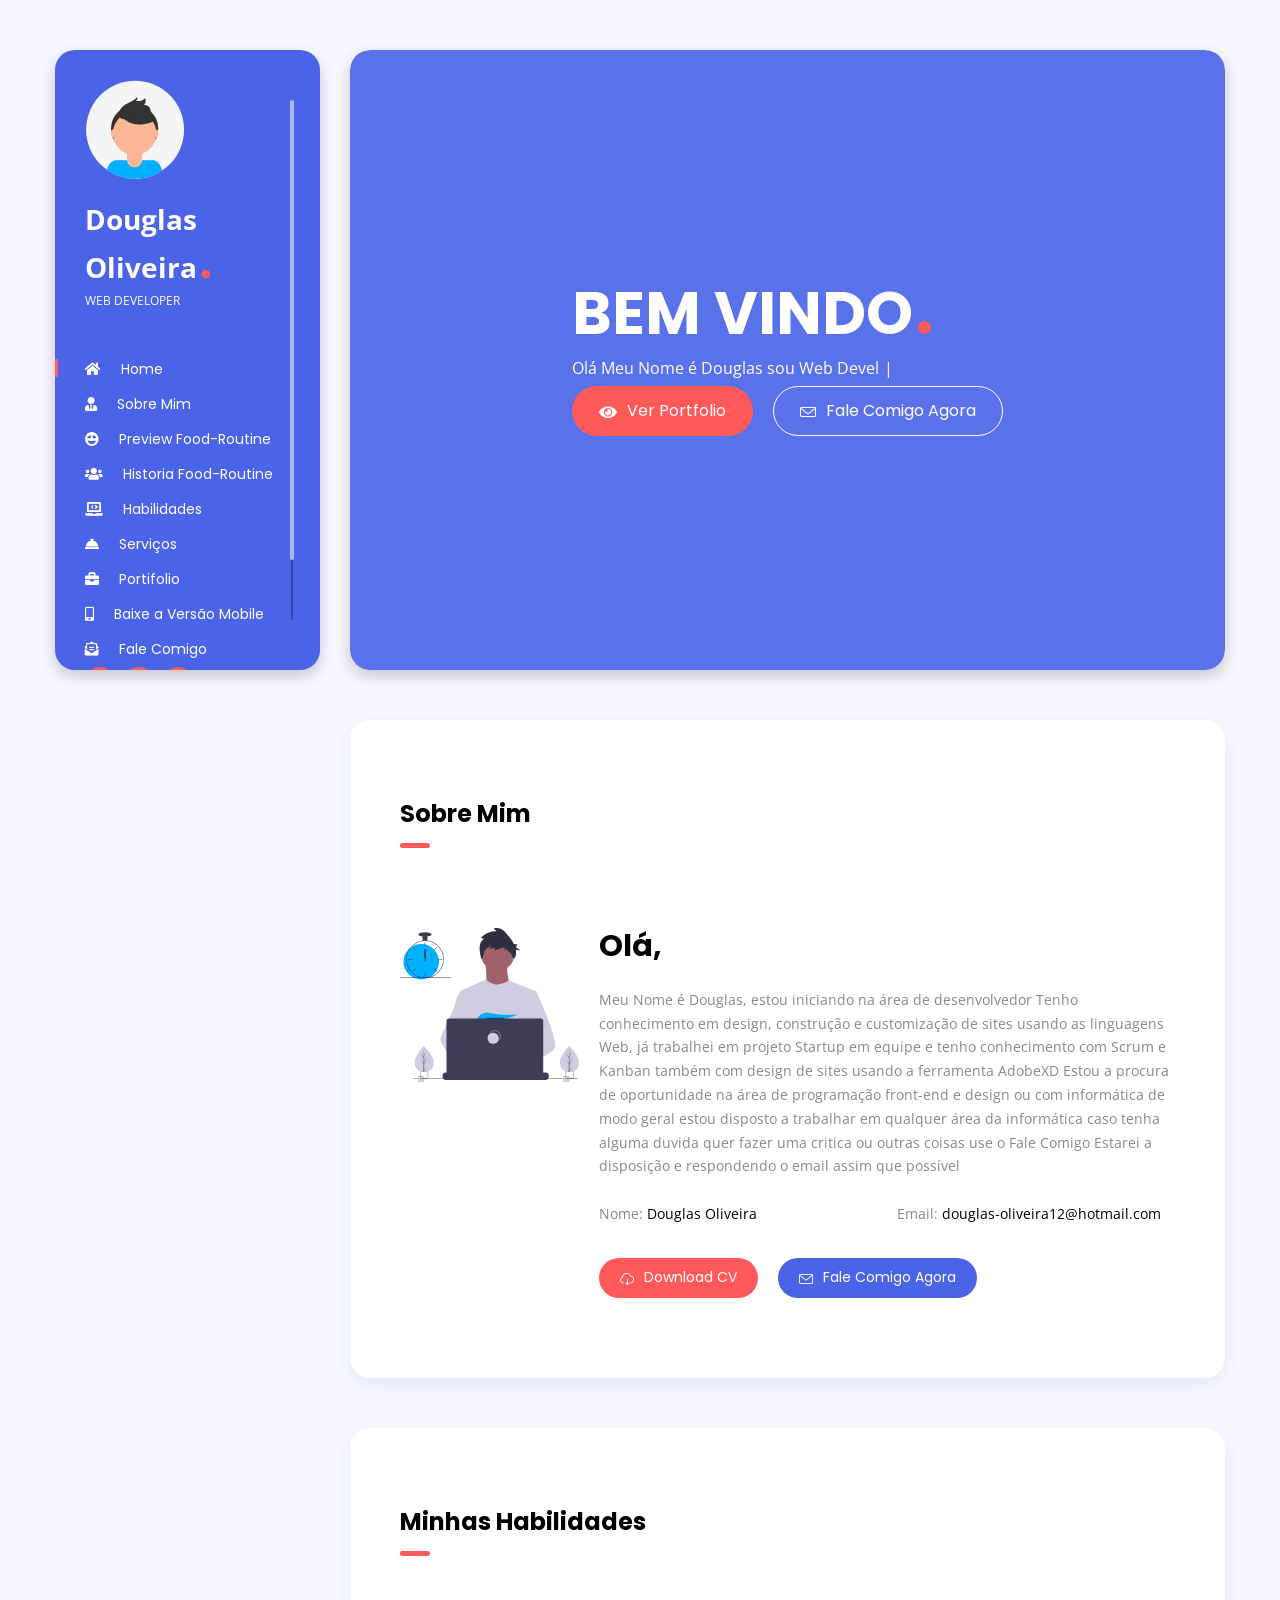
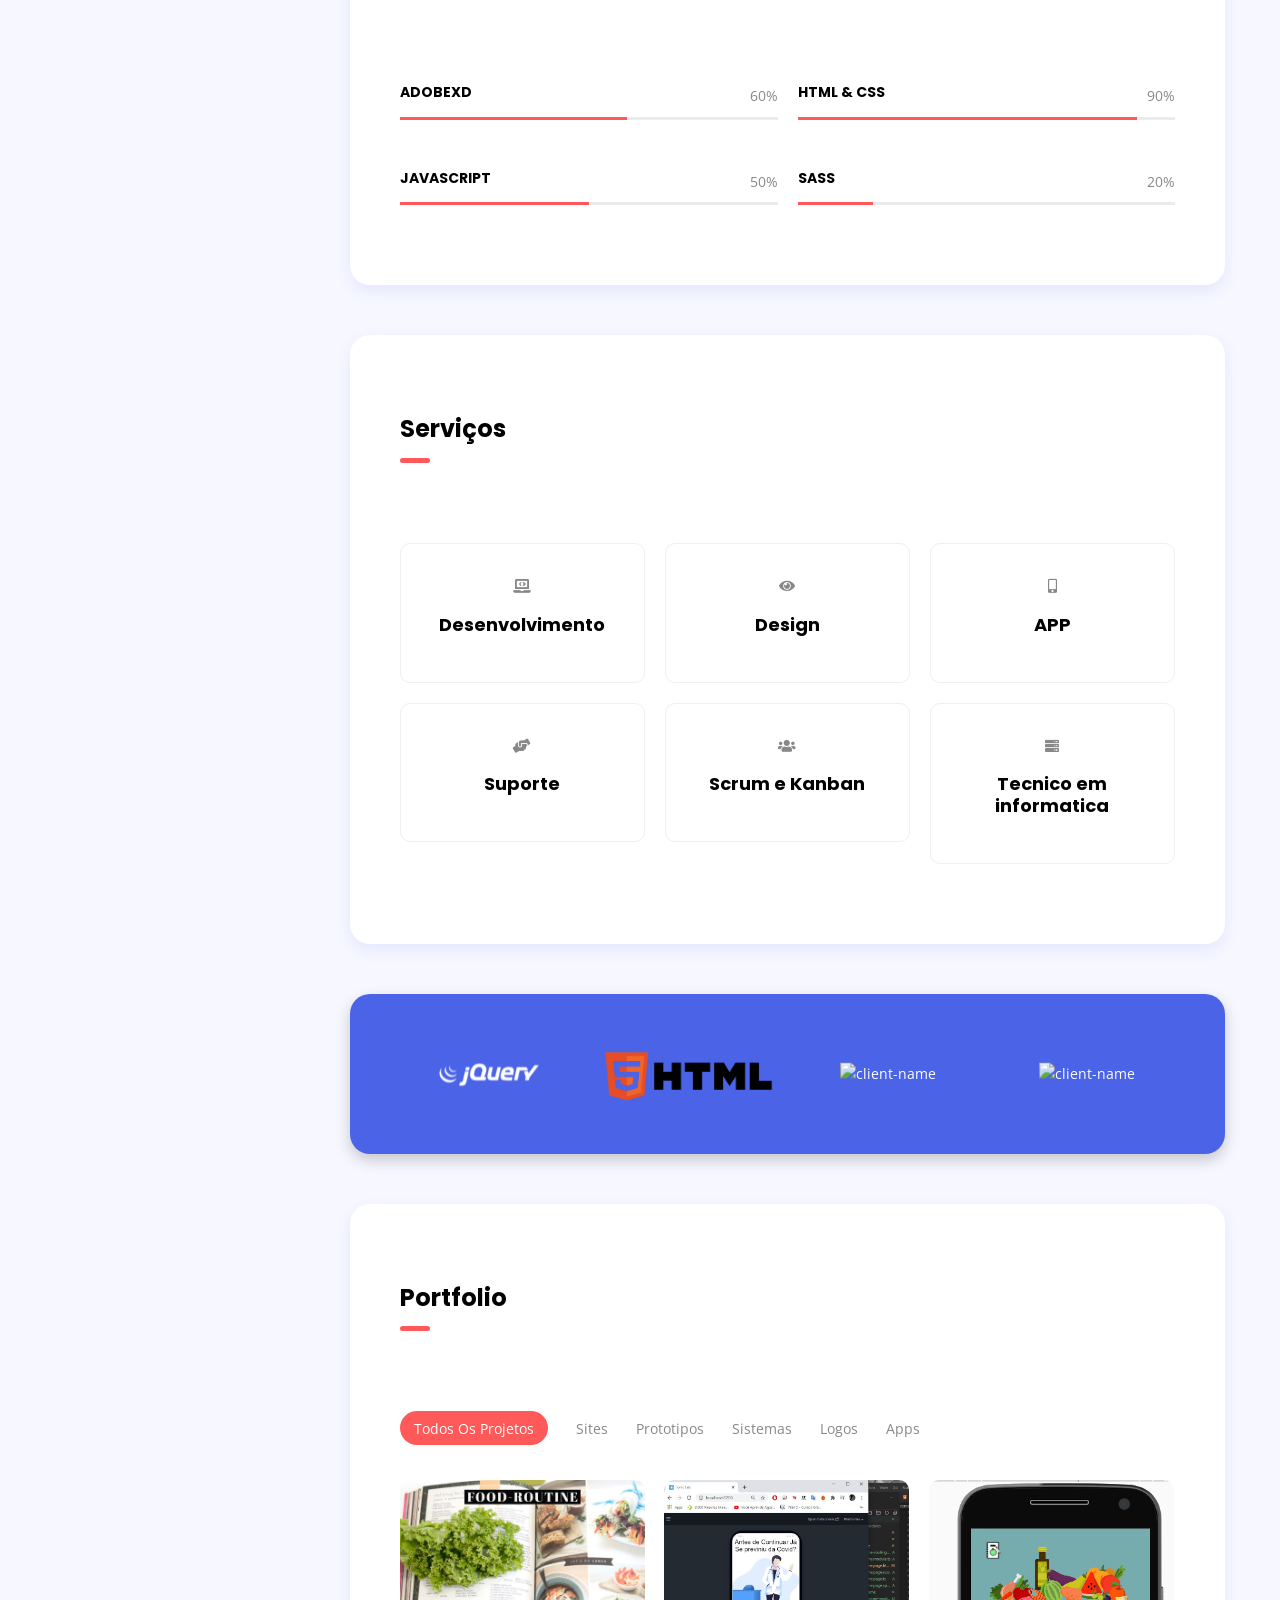
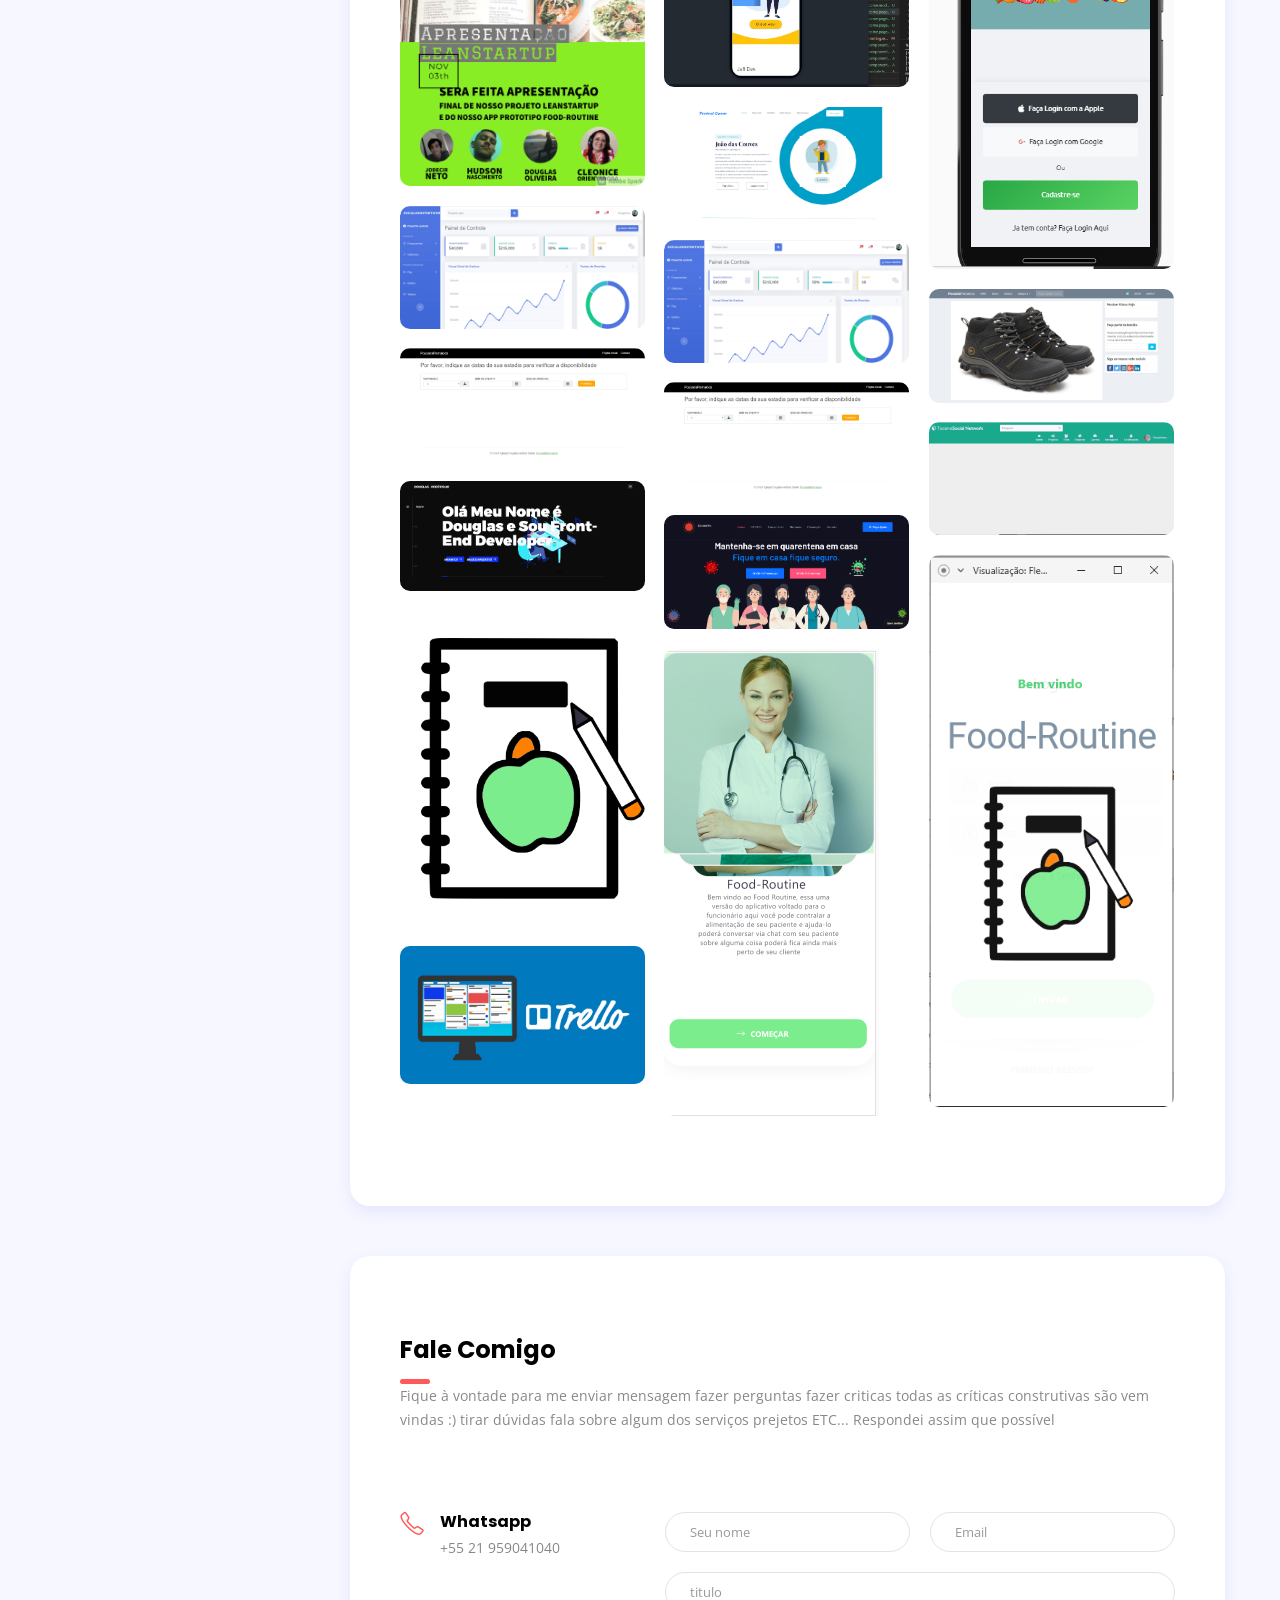
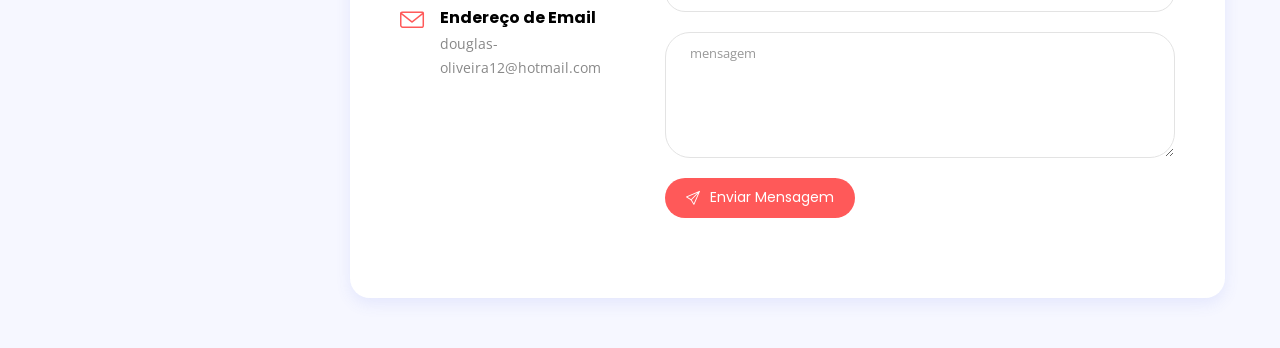
==== index.html @ ab7358a5 "Meu portifolio V1 Meu portfólio Atual" ====
<!DOCTYPE html>
<html lang="pt-BR">
<head>
	<meta http-equiv="Content-Type" content="text/html; charset=UTF-8">
	<title>Douglas - Portfolio</title>
	<meta name="description" content="Douglas Oliveira-Portifolio">
	<meta name="viewport" content="width=device-width, initial-scale=1, maximum-scale=1">
	<link rel="shortcut icon" type="image/x-icon" href="images/icone.png">

	<!-- STYLESHEETS -->
	<link rel="stylesheet" href="css/bootstrap.min.css" type="text/css" media="all">
	<link rel="stylesheet" href="css/all.min.css" type="text/css" media="all">
	<link rel="stylesheet" href="css/simple-line-icons.css" type="text/css" media="all">
	<link rel="stylesheet" href="css/slick.css" type="text/css" media="all">
	<link rel="stylesheet" href="css/jquery.mCustomScrollbar.min.css" type="text/css" media="all">
	<link rel="stylesheet" href="css/style.css" type="text/css" media="all">

	<!--[if lt IE 9]>
      <script src="https://oss.maxcdn.com/html5shiv/3.7.2/html5shiv.min.js"></script>
      <script src="https://oss.maxcdn.com/respond/1.4.2/respond.min.js"></script>
    <![endif]-->

</head>

<body>
	<!-- <iframe src="images/codefi.mp3" allow="autoplay" controls="controls" style="display:none" id="iframeAudio">
	</iframe>  -->
<!-- <style>
	#playaudio{
		position: fixed;
		z-index: 999;
	}
</style> -->
	<!-- <center><audio autoplay="autoplay" loop="" id="playaudio" >
		<source src="images/codefi.mp3" type="audio/mp3" />
		seu navegador não suporta HTML5
		</audio>
	</center> -->
	<iframe src="images/codefi.mp3" allow="autoplay" style="display:none" id="playaudio">
	</iframe> 
<!-- preloader -->
<div id="preloader">
	<div class="outer">
		<div class="spinner">
			<div class="dot1"></div>
			<div class="dot2"></div>
		</div>
	</div>
</div>

<!-- site wrapper -->
<div class="site-wrapper">

	<!-- mobile header -->
	<div class="mobile-header py-2 px-3 mt-4">
		<button class="menu-icon mr-2">
			<span></span>
			<span></span>
			<span></span>
		</button>
		<a href="index.html" class="logo"><img src="images/logo.svg" alt="dougg" /></a>
		<a href="index.html" class="site-title dot ml-2">Douglas Oliveira</a>
	</div>

	<!-- header -->
	<header class="left float-left shadow-dark" id="header">
		<button type="button" class="close" aria-label="Close">
			<span aria-hidden="true">&times;</span>
		</button>
		<div class="header-inner d-flex align-items-start flex-column">
			<a href="index.html"><img src="images/logo.svg" alt="dougg" width="100" height="50"/></a>
			<a href="index.html" class="site-title dot mt-3">Douglas Oliveira</a>
			<span class="site-slogan">Web Developer</span>
		
			<!-- Menu de Navegação -->
			<nav>
				<ul class="vertical-menu scrollspy">
					<li><a href="#home" class="active"><i class="fas fa-home"></i>Home</a></li>
					<li><a href="#about"><i class="fas fa-user-tie"></i>Sobre Mim</a></li>
					<div class="dropdown">
					<li><a href="https://food-routinedemopreview.netlify.app/" target="_blank"><i class="fas fa-grin-hearts"></i>Preview Food-Routine</a></li>
					<li><a href="aprensentapp.html" target="_blank"><i class="fas fa-users"></i>Historia Food-Routine</a></li>
					<li><a href="#skills"><i class="fas fa-laptop-code"></i>Habilidades</a></li>
					<li><a href="#services"><i class="fas fa-concierge-bell"></i>Serviços</a></li>
					<li><a href="#works"><i class="fas fa-briefcase"></i>Portifolio</a></li>
					<li><a href="Douglas-Portifolio_1_1.0.apk"><i class="fas fa-mobile-alt"></i>Baixe a Versão Mobile</a></li>
					<li><a href="#contact"><i class="fas fa-envelope-open-text"></i>Fale Comigo</a></li>
				</ul>
			</nav>
			
			<!-- footer -->
			<div class="footer mt-auto">

				<!-- icones rede social -->
				<ul class="social-icons list-inline">
					<li class="list-inline-item"><a href="https://www.facebook.com/profile.php?id=100003966135564"><i class="fab fa-facebook-f"></i></a></li>
					<li class="list-inline-item"><a href="douglas-oliveira12@hotmail.com"><i class="fas fa-at"></i></a></li>
					<li class="list-inline-item"><a href="https://github.com/Jeffbeu"><i class="fab fa-github"></i></a></li>
					<!-- <li class="list-inline-item"><a href="#"><i class="fab fa-youtube"></i></a></li> -->
					<!-- <li class="list-inline-item"><a href="#"><i class="fab fa-dribbble"></i></a></li> -->
				</ul>

				
			</div>
		</div>
	</header>

	<!-- main content area -->
	<main class="content float-right">
	
		<!-- section -->
		<section class="hero background parallax shadow-dark d-flex align-items-center" id="home" data-image-src="https://thumbs.gfycat.com/BestImaginaryBeaver-max-1mb.gif">
			<div class="cta mx-auto mt-2">
				<h1 class="mt-0">BEM VINDO<span class="dot"></span></h1>
				<p class="mb-1">Olá Meu Nome é Douglas sou Web Developer e front-end </p>
				<a href="#works" class="btn btn-default btn-lg mr-3"><i class="fas fa-eye"></i>Ver Portfolio</a>
				<div class="spacer d-md-none d-lg-none d-sm-none" data-height="10"></div>
				<a href="#contact" class="btn btn-border-light btn-lg"><i class="icon-envelope"></i>Fale Comigo Agora</a>
				
			</div>
			
			<div class="overlay"></div>
		</section>

		<!-- section Sobre Mim -->
		<section id="about" class="shadow-blue white-bg padding">
			<h3 class="section-title">Sobre Mim</h3>
			<div class="spacer" data-height="80"></div>

			<div class="row">
				<div class="col-md-3">
					<img src="images/dev.svg" alt="about" />
				</div>
				
				<div class="col-md-9">
					<h2 class="mt-4 mt-md-0 mb-4">Olá,</h2>
					<p class="mb-0">Meu Nome é Douglas, estou iniciando na área de desenvolvedor Tenho conhecimento em design, construção e customização de sites usando as linguagens Web, já trabalhei em projeto Startup em equipe e tenho conhecimento com Scrum e Kanban também com design de sites usando a ferramenta AdobeXD Estou a procura de oportunidade na área de programação front-end e design ou com informática de modo geral estou disposto a trabalhar em qualquer área da informática caso tenha alguma duvida quer fazer uma critica ou outras coisas use o Fale Comigo Estarei a disposição e respondendo o email assim que possível
					</p>
					<div class="row my-4">
						<div class="col-md-6">
							<p class="mb-2">Nome: <span class="text-dark">Douglas Oliveira</span></p>
							<!-- <p class="mb-0">Birthday: <span class="text-dark">14 August, 1990</span></p> -->
						</div>
						<div class="col-md-6 mt-2 mt-md-0 mt-sm-2">
							<!-- <p class="mb-2">Location: <span class="text-dark">London, UK</span></p> -->
							<p class="mb-0">Email: <span class="text-dark">douglas-oliveira12@hotmail.com</span></p>
						</div>
					</div>
					<a href="Curriculo - Douglas Oliveira.docx" class="btn btn-default mr-3"><i class="icon-cloud-download"></i>Download CV</a>
					<a href="#contact" class="btn btn-alt mt-2 mt-md-0 mt-xs-2"><i class="icon-envelope"></i>Fale Comigo Agora</a>
				</div>
			</div>
		</section>

		<!-- section HABILIDADES -->
		<section id="skills" class="shadow-blue white-bg padding">
			<h3 class="section-title">Minhas Habilidades</h3>
			<div class="spacer" data-height="80"></div>
			
			<!-- <p class="mb-0">Algumas Habilidades que</p> -->

			<div class="row mt-5">

				<div class="col-md-6">
					<!-- habilidades item -->
					<div class="skill-item">
						<div class="skill-info clearfix">
							<h4 class="float-left mb-3 mt-0">AdobeXD</h4>
							<span class="float-right">60%</span>
						</div>
						<div class="progress">
							<div class="progress-bar" role="progressbar" aria-valuemin="0" aria-valuemax="100" aria-valuenow="60">
							</div>
						</div>
						<div class="spacer" data-height="50"></div>
					</div>
				</div>

				<div class="col-md-6">
					<!-- habilidades item -->
					<div class="skill-item">
						<div class="skill-info clearfix">
							<h4 class="float-left mb-3 mt-0">HTML & CSS</h4>
							<span class="float-right">90%</span>
						</div>
						<div class="progress">
							<div class="progress-bar" role="progressbar" aria-valuemin="0" aria-valuemax="100" aria-valuenow="90">
							</div>
						</div>
						<div class="spacer" data-height="50"></div>
					</div>
				</div>

				<div class="col-md-6">
					<!-- habilidade item -->
					<div class="skill-item">
						<div class="skill-info clearfix">
							<h4 class="float-left mb-3 mt-0">Javascript</h4>
							<span class="float-right">50%</span>
						</div>
						<div class="progress">
							<div class="progress-bar" role="progressbar" aria-valuemin="0" aria-valuemax="100" aria-valuenow="50">
							</div>
						</div>
						<div class="spacer d-md-none d-lg-none" data-height="50"></div>
					</div>
				</div>

				<div class="col-md-6">
					<!-- habilidade item -->
					<div class="skill-item">
						<div class="skill-info clearfix">
							<h4 class="float-left mb-3 mt-0">Sass</h4>
							<span class="float-right">20%</span>
						</div>
						<div class="progress">
							<div class="progress-bar" role="progressbar" aria-valuemin="0" aria-valuemax="100" aria-valuenow="20">
							</div>
						</div>
					</div>
					
				</div>
				

			</div>
		</section>

		<!-- section facts -->
		<!-- <section id="facts" class="shadow-dark color-white background parallax padding-50" data-image-src="images/background-1.jpg">

			<div class="row relative z-1">
				<div class="col-md-3 col-sm-6"> -->
					<!-- fact item -->
					<!-- <div class="fact-item text-center">
						<i class="icon-like icon-circle"></i>
						<h2 class="count">157</h2>
						<span>Projects completed</span>
					</div>
				</div>
				<div class="col-md-3 col-sm-6"> -->
					<!-- fact item -->
					<!-- <div class="fact-item text-center">
						<i class="icon-cup icon-circle"></i>
						<h2 class="count">2765</h2>
						<span>Cup of coffee</span>
					</div>
				</div>
				<div class="col-md-3 col-sm-6"> -->
					<!-- fact item -->
					<!-- <div class="fact-item text-center">
						<i class="icon-emotsmile icon-circle"></i>
						<h2 class="count">350</h2>
						<span>Happy customers</span>
					</div>
				</div>
				<div class="col-md-3 col-sm-6"> -->
					<!-- fact item -->
					<!-- <div class="fact-item text-center">
						<i class="icon-trophy icon-circle"></i>
						<h2 class="count">29</h2>
						<span>Awards won</span>
					</div>
				</div>
			</div>
			
			<div class="overlay"></div>

		</section> -->

		<!-- section portifolio -->
		<section id="services" class="shadow-blue white-bg padding">
			<h3 class="section-title">Serviços</h3>
			<div class="spacer" data-height="80"></div>

			<div class="row">

				<div class="col-md-4 col-sm-6">
					<!-- service item -->
					<div class="service-item text-center">
						<i class="fas fa-laptop-code"></i>
						<h4 class="my-3">Desenvolvimento</h4>
						
					</div>
					<div class="spacer" data-height="20"></div>
				</div>

				<div class="col-md-4 col-sm-6">
					<!-- service item -->
					<div class="service-item text-center">
						<i class="fas fa-eye"></i>
						<h4 class="my-3">Design</h4>
						
					</div>
					<div class="spacer" data-height="20"></div>
				</div>

				

				<div class="col-md-4 col-sm-6">
					<!-- service item -->
					<div class="service-item text-center">
						<i class="fas fa-mobile-alt"></i>
						<h4 class="my-3">APP</h4>
						
					</div>
					<div class="spacer d-md-none d-lg-none" data-height="20"></div>
				</div>

				<div class="col-md-4 col-sm-6">
					<!-- service item -->
					<div class="service-item text-center">
						<i class="fas fa-hands-helping"></i>
						<h4 class="my-3">Suporte</h4>
						
					</div>
					<div class="spacer d-md-none d-lg-none" data-height="20"></div>
				</div>

				<div class="col-md-4 col-sm-6">
					<!-- service item -->
					<div class="service-item text-center">
						<i class="fas fa-users"></i>
						<h4 class="my-3">Scrum e Kanban</h4>
						
					</div>
					<div class="spacer d-md-none d-lg-none" data-height="20"></div>
				</div>
				<div class="col-md-4 col-sm-6">
					<!-- service item -->
					<div class="service-item text-center">
						<i class="fas fa-server"></i>
						<h4 class="my-3">Tecnico em informatica</h4>
						
					</div>
					<div class="spacer d-md-none d-lg-none" data-height="20"></div>
				</div>

			</div>
		</section>
		
		<section id="clients" class="shadow-dark background-blue color-white padding-50">

			<!-- hidden heading for validation -->
			<h2 class="d-none">Clients</h2>

			<!-- clients wrapper -->
			<div class="clients-wrapper row">
				
				<div class="col-md-3">
					<!-- client item -->
					<div class="client-item">
						<div class="inner">
							<img src="images/clients/jquary.png" alt="client-name" />
						</div>
					</div>
				</div>

				<div class="col-md-3">
					<!-- client item -->
					<div class="client-item">
						<div class="inner">
							<img src="images/clients/html5.png" alt="client-name" />
						</div>
					</div>
				</div>

				<div class="col-md-3">
					<!-- client item -->
					<div class="client-item">
						<div class="inner">
							<img src="https://image.flaticon.com/icons/png/512/23/23311.png" alt="client-name" />
						</div>
					</div>
				</div>
				
				<div class="col-md-3">
					<!-- client item -->
					<div class="client-item">
						<div class="inner">
							<img src="https://process.fs.teachablecdn.com/ADNupMnWyR7kCWRvm76Laz/resize=width:705/https://www.filepicker.io/api/file/bciJjUAsRzG6UQbCRcVe" alt="client-name" />
						</div>
					</div>
				</div>

				<!-- <div class="col-md-3">
					
					<div class="client-item">
						<div class="inner">
							<img src="images/clients/2.png" alt="client-name" />
						</div>
					</div>
				</div> -->

			</div>

		</section>


		<!-- section experience -->
		<!-- <section id="resume" class="shadow-blue white-bg padding">
			<h3 class="section-title">Experience</h3>
			<div class="spacer" data-height="80"></div> -->

			<!-- timeline -->
			<!-- <div class="timeline">
				<div class="entry">
					<div class="title">
						<span>2019 - Present</span>
					</div>
					<div class="body">
						<h4 class="mt-0">Academic Degree</h4>
						<p>Lorem ipsum dolor sit amet consectetuer adipiscing elit aenean commodo ligula eget dolor aenean massa.</p>
					</div>
				</div>
				<div class="entry">
					<div class="title">
						<span>2018 - 2015</span>
					</div>
					<div class="body">
						<h4 class="mt-0">Bachelor’s Degree</h4>
						<p>Lorem ipsum dolor sit amet consectetuer adipiscing elit aenean commodo ligula eget dolor aenean massa.</p>
					</div>
				</div>
				<div class="entry">
					<div class="title">
						<span>2015 - 2012</span>
					</div>
					<div class="body">
						<h4 class="mt-0">Honours Degree</h4>
						<p>Lorem ipsum dolor sit amet consectetuer adipiscing elit aenean commodo ligula eget dolor aenean massa.</p>
					</div>
				</div>
				<span class="timeline-line"></span>
			</div>
		</section> -->

		<!-- section Trabalhos -->
		<section id="works" class="shadow-blue white-bg padding">
			<h3 class="section-title">Portfolio</h3>
			<div class="spacer" data-height="80"></div>

			<!-- portfolio filter (desktop) -->
			<ul class="portfolio-filter list-inline">
				<li class="current list-inline-item" data	-filter="*">Todos Os Projetos</li>
				<li class="list-inline-item" data-filter=".branding">Sites</li>
				<li class="list-inline-item" data-filter=".creative">Prototipos</li>
				<li class="list-inline-item" data-filter=".design">Sistemas</li>
				<li class="list-inline-item" data-filter=".video">Logos</li>
				<li class="list-inline-item" data-filter=".app">Apps</li>
			</ul>

			<!-- portfolio filter (mobile) -->
			<div class="pf-filter-wrapper mb-4">
				<select class="portfolio-filter-mobile">
					<option value="*">Todos</option>
					<option value=".branding">Sites</option>
					<option value=".creative">Prototipos</option>
					<option value=".design">Sistemas</option>
					<option value=".video">Logos</option>
					<option value=".app">Apps</option>
				</select>
			</div>

			<!-- portolio wrapper -->
			<div class="row portfolio-wrapper">
				
				<!-- portfolio item -->
				<div class="col-md-4 col-sm-6 grid-item video">
					<a href="https://spark.adobe.com/post/Whnz6GaD103QO/" target="_blank">
						<div class="portfolio-item">
							<div class="details">
								<h4 class="title">Folder de apresentação de minha startup</h4>
								<span class="term">Click Aqui para ver com mais detalhes</span>
							</div>
							<span class="plus-icon">+</span>
							<div class="thumb">
								<img src="images/portfolio/logo1.jpg" alt="Portfolio-title" />
								<div class="mask"></div>
							</div>
						</div>
					</a>
				</div>
				<div class="col-md-4 col-sm-6 grid-item app">
					<a href="https://github.com/Jeffbeu/covidUI-Ionic-angula" target="_blank">
						<div class="portfolio-item">
							<div class="details">
								<h4 class="title">Aplicativo UI Sobre Covid 19 e com Tracker Global Criado com IONIC E ANGULAR/h4>
								<span class="term">Click Aqui para ver com mais detalhes</span>
							</div>
							<span class="plus-icon">+</span>
							<div class="thumb">
								<img src="images/portfolio/app1.jpeg" alt="Portfolio-title" />
								<div class="mask"></div>
							</div>
						</div>
					</a>
				</div>
				<div class="col-md-4 col-sm-6 grid-item app">
					<a href="aprensentapp.html" target="_blank">
						<div class="portfolio-item">
							<div class="details">
								<h4 class="title">Criação do Aplicativo Food-Routine Passando para codigo Com HTML CSS JS E CORDOVA</h4>
								<span class="term">Click Aqui para ver com mais detalhes</span>
							</div>
							<span class="plus-icon">+</span>
							<div class="thumb">
								<img src="images/portfolio/app2.png" alt="Portfolio-title" />
								<div class="mask"></div>
							</div>
						</div>
					</a>
				</div>

				<!-- portfolio item -->
				<div class="col-md-4 col-sm-6 grid-item creative">
					<a href="https://xd.adobe.com/view/648cf29e-2f9d-400d-a3dc-5bebd30bc1d9-31df/?fullscreen" target="_blank">
						<div class="portfolio-item">
							<div class="details">
								<h4 class="title">Prototipo de um site criado com AdobeXD usando Metodologia Scrum</h4>
								<span class="term">Click para ver o projeto completo</span>
							</div>
							<span class="plus-icon">+</span>
							<div class="thumb">
								<img src="images/portfolio/prototipo3.png" alt="Portfolio-title" />
								<div class="mask"></div>
							</div>
						</div>
					</a>
				</div>

				<!-- portfolio item -->
				<div class="col-md-4 col-sm-6 grid-item branding">
					<a href="https://github.com/Jeffbeu?tab=repositories" target="_blank">
						<div class="portfolio-item">
							<div class="details">
								<h4 class="title">Sistema Criado em Aula para fins de estudo somente o front </h4>
								<span class="term">Branding</span>
							</div>
							<span class="plus-icon">+</span>
							<div class="thumb">
								<img src="images/portfolio/site2 (1).png" alt="Portfolio-title" />
								<div class="mask"></div>
							</div>
						</div>
					</a>
				</div>
				<div class="col-md-4 col-sm-6 grid-item design">
					<a href="https://github.com/Jeffbeu?tab=repositories" target="_blank">
						<div class="portfolio-item">
							<div class="details">
								<h4 class="title">Sistema Criado em Aula para fins de estudo somente o front </h4>
								<span class="term">Branding</span>
							</div>
							<span class="plus-icon">+</span>
							<div class="thumb">
								<img src="images/portfolio/site2 (1).png" alt="Portfolio-title" />
								<div class="mask"></div>
							</div>
						</div>
					</a>
				</div>
				<div class="col-md-4 col-sm-6 grid-item design">
					<a href="https://github.com/Jeffbeu?tab=repositories" target="_blank">
						<div class="portfolio-item">
							<div class="details">
								<h4 class="title">Sistema Criado em Aula para fins de estudo ecommerce criado em php em aula </h4>
								<span class="term"></span>
							</div>
							<span class="plus-icon">+</span>
							<div class="thumb">
								<img src="images/portfolio/site2 (2).png" alt="Portfolio-title" />
								<div class="mask"></div>
							</div>
						</div>
					</a>
				</div>
				<div class="col-md-4 col-sm-6 grid-item branding">
					<a href="https://github.com/Jeffbeu?tab=repositories" target="_blank">
						<div class="portfolio-item">
							<div class="details">
								<h4 class="title">Sistema que faz reserva em php criado em aula para fins de estudo  </h4>
								<span class="term"></span>
							</div>
							<span class="plus-icon">+</span>
							<div class="thumb">
								<img src="images/portfolio/site2 (3).png" alt="Portfolio-title" />
								<div class="mask"></div>
							</div>
						</div>
					</a>
				</div>
				<div class="col-md-4 col-sm-6 grid-item design">
					<a href="https://github.com/Jeffbeu?tab=repositories" target="_blank">
						<div class="portfolio-item">
							<div class="details">
								<h4 class="title">Sistema que faz reserva em php criado em aula para fins de estudo  </h4>
								<span class="term"></span>
							</div>
							<span class="plus-icon">+</span>
							<div class="thumb">
								<img src="images/portfolio/site2 (3).png" alt="Portfolio-title" />
								<div class="mask"></div>
							</div>
						</div>
					</a>
				</div>
				<div class="col-md-4 col-sm-6 grid-item branding">
					<a href="https://github.com/Jeffbeu?tab=repositories" target="_blank">
						<div class="portfolio-item">
							<div class="details">
								<h4 class="title">Tela Home de sistema de rede social criado aula para fins de estudo somente o front</h4>
								<span class="term"></span>
							</div>
							<span class="plus-icon">+</span>
							<div class="thumb">
								<img src="images/portfolio/site2 (4).png" alt="Portfolio-title" />
								<div class="mask"></div>
							</div>
						</div>
					</a>
				</div>
				<div class="col-md-4 col-sm-6 grid-item branding">
					<a href="https://github.com/Jeffbeu/GlobalPrototipe" target="_blank">
						<div class="portfolio-item">
							<div class="details">
								<h4 class="title">Antigo Portifolio</h4>
								<span class="term"></span>
							</div>
							<span class="plus-icon">+</span>
							<div class="thumb">
								<img src="images/portfolio/site1.png" alt="Portfolio-title" />
								<div class="mask"></div>
							</div>
						</div>
					</a>
				</div>
				<div class="col-md-4 col-sm-6 grid-item branding">
					<a href="https://1usx4.csb.app/" target="_blank">
						<div class="portfolio-item">
							<div class="details">
								<h4 class="title">CoronaTec</h4>
								<span class="term"></span>
							</div>
							<span class="plus-icon">+</span>
							<div class="thumb">
								<img src="images/portfolio/corona.png" alt="Portfolio-title" />
								<div class="mask"></div>
							</div>
						</div>
					</a>
				</div>


				<!-- portfolio item -->
				<div class="col-md-4 col-sm-6 grid-item creative">
					<a href="https://xd.adobe.com/view/f39bd58e-6feb-457f-9720-d0a1a638fb66-a6c8/?fullscreen" target="_blank">
						<div class="portfolio-item">
							<div class="details">
								<h4 class="title">Prototipo Criado em AdobeXD de app para nossa leanStartup Tela Cliente</h4>
								<span class="term">Nosso projeto e constituido de duas telas Tela Cliente e Funcionario Click e veja o projeto completo</span>
							</div>
							<span class="plus-icon">+</span>
							<div class="thumb">
								<img src="images/portfolio/prototipo1.png" alt="Portfolio-title" />
								<div class="mask"></div>
							</div>
						</div>
					</a>
				</div>

				<!-- portfolio item -->
				<div class="col-md-4 col-sm-6 grid-item video">
					<a href="https://trello.com/b/6WA0vr30/food-routine" target="_blank">
						<div class="portfolio-item">
							<div class="details">
								<h4 class="title">Logo do nosso projeto Startup</h4>
								<span class="term">Click Aqui E visite nosso Trello</span>
							</div>
							<span class="plus-icon">+</span>
							<div class="thumb">
								<img src="images/portfolio/logo2.png" alt="Portfolio-title" />
								<div class="mask"></div>
							</div>
						</div>
					</a>
				</div>

				<!-- portfolio item -->
				<div class="col-md-4 col-sm-6 grid-item creative">
					<a href="https://xd.adobe.com/view/507d21cf-cbfa-40c8-8d7e-ec74788d6a80-052e/" target="_blank">
						<div class="portfolio-item">
							<div class="details">
								<h4 class="title">Prototipo Criado em AdobeXD de app para nossa leanStartup Tela Funcionario</h4>
								<span class="term">Nosso projeto e constituido de duas telas Tela Cliente e Funcionario Click e veja o projeto completo</span>
							</div>
							<span class="plus-icon">+</span>
							<div class="thumb">
								<img src="images/portfolio/prototipo2.png" alt="Portfolio-title" />
								<div class="mask"></div>
							</div>
						</div>
					</a>
				</div>
				<div class="col-md-4 col-sm-6 grid-item creative">
					<a href="https://trello.com/b/6WA0vr30/food-routine" target="_blank">
						<div class="portfolio-item">
							<div class="details">
								<h4 class="title">Click e Visite Nosso Trello e veja todo nosso projeto e todo andamento dele</h4>
								<span class="term"></span>
							</div>
							<span class="plus-icon">+</span>
							<div class="thumb">
								<img src="images/portfolio/prototipo4.png" alt="Portfolio-title" />
								<div class="mask"></div>
							</div>
						</div>
					</a>
				</div>

			</div>
			
			<!-- more button -->
			<!-- <div class="load-more text-center mt-4">
				<a href="javascript:" class="btn btn-default"><i class="fas fa-circle-notch"></i> Ler Mais</a> -->
				<!-- numbered pagination (hidden for infinite scroll) -->
				<!-- <ul class="portfolio-pagination list-inline d-none">
					<li class="list-inline-item">1</li>
					<li class="list-inline-item"><a href="works-2.html">2</a></li> -->
				<!-- </ul>
			</div> -->
		</section>

		<!-- section pricing table -->
		<!-- <section id="price" class="shadow-blue white-bg padding">
			<h3 class="section-title">Pricing table</h3>
			<div class="spacer" data-height="97"></div>

			<div class="row">
				
				<div class="col-md-4 pr-md-0 mt-3"> -->
					<!-- price item -->
					<!-- <div class="price-item text-center">
						<i class="price-icon icon-energy"></i>
						<span class="plan">Basic</span>
						<h3 class="price"><em>$</em>14<span>/mo</span></h3>
						<div class="price-content">
							<ul>
								<li>Frontend Builder</li>
								<li>Regular Support</li>
								<li>1 Years of Updates</li>
							</ul>
						</div>
						<a href="#" class="btn btn-default">Get Started</a>
					</div>
				</div>

				<div class="col-md-4 px-md-0 my-5 my-md-0"> -->
					<!-- price item -->
					<!-- <div class="price-item text-center recommended">
						<i class="price-icon icon-fire"></i>
						<span class="plan">Professional</span>
						<h3 class="price"><em>$</em>41<span>/mo</span></h3>
						<div class="price-content">
							<ul>
								<li>Frontend Builder</li>
								<li>Regular Support</li>
								<li>2 Years of Updates</li>
								<li>White Labeling</li>
							</ul>
						</div>
						<a href="#" class="btn btn-default">Get Started</a>
					</div>
				</div>

				<div class="col-md-4 pl-md-0 mt-0 mt-md-3"> -->
					<!-- price item -->
					<!-- <div class="price-item text-center">
						<i class="price-icon icon-rocket"></i>
						<span class="plan">Premium</span>
						<h3 class="price"><em>$</em>99<span>/mo</span></h3>
						<div class="price-content">
							<ul>
								<li>Frontend Builder</li>
								<li>Regular Support</li>
								<li>3 Years of Updates</li>
							</ul>
						</div>
						<a href="#" class="btn btn-default">Get Started</a>
					</div>
				</div>

			</div>
		</section> -->

		<!-- section testimonials -->
		<!-- <section id="testimonials" class="shadow-blue white-bg padding">
			<h3 class="section-title">Testimonials</h3>
			<div class="spacer" data-height="97"></div>

			<div class="row testimonials-wrapper">
				
				<div class="col-md-6"> -->
					<!-- testimonial item -->
					<!-- <div class="testimonial-item">
						<span class="symbol"><i class="fas fa-quote-left"></i></span>
						<p>I enjoy working with the theme and learn so much. You guys make the process fun and interesting. Good luck!</p>
						<div class="testimonial-details">
							<div class="thumb">
								<img src="images/customer-1.png" alt="customer-name" />
							</div>
							<div class="info">
								<h4>Helen Doe</h4>
								<span>Themeforest customer</span>
							</div>
						</div>
					</div>
				</div> -->

				<!-- <div class="col-md-6"> -->
					<!-- testimonial item -->
					<!-- <div class="testimonial-item">
						<span class="symbol"><i class="fas fa-quote-left"></i></span>
						<p>I enjoy working with the theme and learn so much. You guys make the process fun and interesting. Good luck!</p>
						<div class="testimonial-details">
							<div class="thumb">
								<img src="images/customer-2.png" alt="customer-name" />
							</div>
							<div class="info">
								<h4>Jane Doe</h4>
								<span>Themeforest customer</span>
							</div>
						</div>
					</div>
				</div> -->

				<!-- <div class="col-md-6"> -->
					<!-- testimonial item -->
					<!-- <div class="testimonial-item">
						<span class="symbol"><i class="fas fa-quote-left"></i></span>
						<p>I enjoy working with the theme and learn so much. You guys make the process fun and interesting. Good luck!</p>
						<div class="testimonial-details">
							<div class="thumb">
								<img src="images/customer-1.png" alt="customer-name" />
							</div>
							<div class="info">
								<h4>Helen Doe</h4>
								<span>Themeforest customer</span>
							</div>
						</div>
					</div>
				</div>

			</div>
		</section> -->

	
		
		<!-- section contact -->
		<section id="contact" class="shadow-blue white-bg padding">
			<h3 class="section-title">Fale Comigo</h3>
			<p class="mb-0">Fique à vontade para me enviar mensagem fazer perguntas fazer criticas todas as críticas construtivas são vem vindas :) tirar dúvidas fala sobre algum dos serviços prejetos  ETC... Respondei assim que possível</p>
			<div class="spacer" data-height="80"></div>

			<div class="row">
				
				<div class="col-md-4 mb-4 mb-md-0">
					<!-- contact info -->
					<div class="contact-info mb-5">
						<i class="icon-phone"></i>
						<div class="details">
							<h5>Whatsapp</h5>
							<span>+55 21 959041040</span>
						</div>
					</div>
					<div class="contact-info mb-5">
						<i class="icon-envelope"></i>
						<div class="details">
							<h5>Endereço de Email</h5>
							<span>douglas-oliveira12@hotmail.com</span>
						</div>
					</div>
			
				</div>

				<div class="col-md-8">
					<!-- Contact Form -->
					<form id="contact-form" class="contact-form" method="post" data-email="douglas-oliveira12@hotmail.com"action="https://script.google.com/macros/s/AKfycbytGQtK5IisiG2qLrLBl9HIiiUDlxr8IV25U-RJ/exec">
						
						<div class="messages"></div>
						
						<div class="row">
							<div class="column col-md-6">
								<!-- Name input -->
								<div class="form-group">
									<input type="text" class="form-control" name="name" id="name" placeholder="Seu nome" required="required" data-error="Seu Nome é importante para saber eu saber quem é você.">
									<div class="help-block with-errors"></div>
								</div>
							</div>
							
							<div class="column col-md-6">
								<!-- Email input -->
								<div class="form-group">
									<input type="email" class="form-control" id="email" name="email" placeholder="Email" required="required" data-error="Digite um Email.">
									<div class="help-block with-errors"></div>
								</div>
							</div>

							<div class="column col-md-12">
								<!-- Email input -->
								<div class="form-group">
									<input type="text" class="form-control" id="titulo" name="titulo" placeholder="titulo" required="required" data-error="digite um titulo.">
									<div class="help-block with-errors"></div>
								</div>
							</div>
					
							<div class="column col-md-12">
								<!-- Message textarea -->
								<div class="form-group">
									<textarea name="message" id="message" class="form-control" rows="5" placeholder="mensagem" required="required" data-error="digite a mensagem."></textarea>
									<div class="help-block with-errors"></div>
								</div>
							</div>
						</div>

						<button class="btn btn-default"><i class="icon-paper-plane"></i>Enviar Mensagem</button><!-- Send Button -->

						<div class="thankyou_message" style="display:none;">
							<h2><em>Obrigado :D</em> Por analizar meu portifolio e me enviar uma menssagem estarei respondendo assim que possivel :)</h2>
						  </div>
					</form>
					<!-- Contact Form end -->
				</div>

			</div>

		</section>
		
	</main>

</div>

<!-- Go to top button -->
<a href="javascript:" id="return-to-top"><i class="fa fa-chevron-up"></i></a>

<!-- SCRIPTS -->
<script src="js/jquery-1.12.3.min.js"></script>
<script src="js/jquery.easing.min.js"></script>
<script src="js/popper.min.js"></script>
<script src="js/bootstrap.min.js"></script>
<script src="js/jquery.waypoints.min.js"></script>
<script src="js/jquery.counterup.min.js"></script>
<script src="js/jquery.mCustomScrollbar.concat.min.js"></script>
<script src="js/isotope.pkgd.min.js"></script>
<script src="js/infinite-scroll.min.js"></script>
<script src="js/imagesloaded.pkgd.min.js"></script>
<script src="js/slick.min.js"></script>
<!-- <script src="js/contact.js"></script> -->
<script src="js/validator.js"></script>
<script src="js/custom.js"></script>
<!-- <script SRC="js/playaudio.js"></script> -->
<script data-cfasync="false" type="text/javascript"
src="js/enviaemail.js"></script>

</body>
</html>
---- css/style.css ----
/* Css da para a base do projeto */
@import url("https://fonts.googleapis.com/css?family=Poppins:300,300i,400,400i,500,500i,600,600i,700,700i,800,800i,900,900i");
@import url("https://fonts.googleapis.com/css?family=Open+Sans:400,400i,600,600i,700,700i&display=swap&subset=cyrillic-ext");
/*=================================================================*/
/*                      BASE                              
/*=================================================================*/
body {
  color: #888;
  background-color: #F6F7FF;
  font-family: "Open Sans", sans-serif;
  font-size: 14px;
  line-height: 1.7;
  overflow-x: hidden;
}

img {
  max-width: 100%;
  height: auto;
}

.text-center {
  text-align: center;
}

.text-left {
  text-align: left;
}

.text-right {
  text-align: right;
}

.text-dark {
  color: #000 !important;
}

.relative {
  position: relative;
}

.color-white {
  color: #FFF;
}
.color-white h1, .color-white h2, .color-white h3, .color-white h4, .color-white h5, .color-white h6 {
  color: #FFF;
}

.background-blue {
  background: #4A63E7;
}

/*=================================================================*/
/*                      TYPOGRAPHY                              
/*=================================================================*/
h1, h2, h3, h4, h5, h6 {
  color: #000;
  font-family: "Poppins", sans-serif;
  font-weight: 700;
  margin: 20px 0;
}

h1 {
  font-size: 36px;
}

h2 {
  font-size: 30px;
}

h3 {
  font-size: 24px;
}

h4 {
  font-size: 18px;
}

a {
  color: #000;
  outline: 0;
  -webkit-transition: all 0.3s ease-in-out;
  -moz-transition: all 0.3s ease-in-out;
  transition: all 0.3s ease-in-out;
}
a:hover {
  color: #FF5959;
  text-decoration: none;
}
a:focus {
  outline: 0;
}

blockquote {
  padding: 20px 20px;
  margin: 0 0 20px;
  font-size: 16px;
  background: #F7F7F7;
  border-radius: 10px;
}

blockquote p {
  line-height: 1.6;
}

/* === Pre === */
pre {
  display: block;
  padding: 9.5px;
  margin: 0 0 10px;
  font-size: 13px;
  line-height: 1.42857143;
  color: #333;
  word-break: break-all;
  word-wrap: break-word;
  background-color: #f5f5f5;
  border: 1px solid #ccc;
  border-radius: 0;
}

::selection {
  color: #FFF;
  background: #FF5959;
}

::-moz-selection {
  color: #FFF;
  background: #FF5959;
}

.z-1 {
  z-index: 1;
}

.row {
  margin-right: -10px;
  margin-left: -10px;
}

.col, .col-1, .col-10, .col-11, .col-12, .col-2, .col-3, .col-4, .col-5, .col-6, .col-7, .col-8, .col-9, .col-auto, .col-lg, .col-lg-1, .col-lg-10, .col-lg-11, .col-lg-12, .col-lg-2, .col-lg-3, .col-lg-4, .col-lg-5, .col-lg-6, .col-lg-7, .col-lg-8, .col-lg-9, .col-lg-auto, .col-md, .col-md-1, .col-md-10, .col-md-11, .col-md-12, .col-md-2, .col-md-3, .col-md-4, .col-md-5, .col-md-6, .col-md-7, .col-md-8, .col-md-9, .col-md-auto, .col-sm, .col-sm-1, .col-sm-10, .col-sm-11, .col-sm-12, .col-sm-2, .col-sm-3, .col-sm-4, .col-sm-5, .col-sm-6, .col-sm-7, .col-sm-8, .col-sm-9, .col-sm-auto, .col-xl, .col-xl-1, .col-xl-10, .col-xl-11, .col-xl-12, .col-xl-2, .col-xl-3, .col-xl-4, .col-xl-5, .col-xl-6, .col-xl-7, .col-xl-8, .col-xl-9, .col-xl-auto {
  padding-right: 10px;
  padding-left: 10px;
}

/*=================================================================*/
/*                      HEADER                              
/*=================================================================*/
header.left {
  color: #FFF;
  background: #4A63E7;
  border-radius: 20px;
  min-height: 620px;
  max-height: 620px;
  top: 50px;
  overflow: hidden;
  position: fixed;
  width: 265px;
  -webkit-transform: translateX(0);
  -moz-transform: translateX(0);
  -ms-transform: translateX(0);
  -o-transform: translateX(0);
  transform: translateX(0);
  -webkit-transition: all 0.3s ease-in-out;
  -moz-transition: all 0.3s ease-in-out;
  transition: all 0.3s ease-in-out;
}
header.left nav {
  margin-top: 40px;
}
header.left .header-inner {
  width: 100%;
  top: 0;
  bottom: 0;
  left: 0;
  right: 0;
  padding: 30px;
  position: absolute;
}
header.left .mCustomScrollBox {
  width: 100%;
  overflow: visible;
}
header.left .mCSB_inside > .mCSB_container {
  margin-right: 0;
  min-height: 99.91%;
  overflow: visible;
  -ms-flex-align: start !important;
  align-items: flex-start !important;
  -ms-flex-direction: column !important;
  flex-direction: column !important;
  display: -ms-flexbox !important;
  display: flex !important;
}
header.left .mCSB_scrollTools {
  top: 20px;
  right: -10px;
  bottom: 20px;
}
header.left button.close {
  display: none;
  outline: none;
  padding: 0;
  background-color: #FFF;
  border: 0;
  -webkit-appearance: none;
  opacity: 1;
  color: #FF5959;
  font-weight: 400;
  font-size: 16px;
  border-radius: 50%;
  width: 20px;
  height: 20px;
  line-height: 22px;
  margin-top: 16px;
  margin-right: 18px;
  position: relative;
  z-index: 1;
}
header a {
  color: #FFF;
}
header a:hover {
  color: #FFF;
  text-decoration: none;
}
header .site-title {
  display: block;
  font-size: 28px;
  font-weight: 700;
}
header .site-title.dot:after {
  content: "";
  background-color: #FF5959;
  border-radius: 50%;
  display: inline-block;
  margin-left: 5px;
  height: 8px;
  width: 8px;
}
header .site-slogan {
  font-size: 12px;
  text-transform: uppercase;
}
header .vertical-menu {
  font-size: 14px;
  font-family: "Poppins", sans-serif;
  list-style: none;
  padding: 0;
  margin: 0;
}
header .vertical-menu i {
  margin-right: 20px;
}
header .vertical-menu li {
  line-height: 2.5;
  position: relative;
}
header .vertical-menu li a {
  margin-left: 0;
  padding: 0;
  -webkit-transition: all 0.3s ease-in-out;
  -moz-transition: all 0.3s ease-in-out;
  transition: all 0.3s ease-in-out;
}
header .vertical-menu li a:hover {
  margin-left: 5px;
}
header .vertical-menu li a.active:before {
  content: "";
  background: #FF5959;
  display: block;
  height: 18px;
  left: -30px;
  top: 7px;
  position: absolute;
  width: 3px;
}
header .copyright {
  font-size: 12px;
  opacity: 0.7;
}

.mobile-header {
  background: #4A63E7;
  border-radius: 20px;
  display: none;
  -webkit-transform: translateX(0);
  -moz-transform: translateX(0);
  -ms-transform: translateX(0);
  -o-transform: translateX(0);
  transform: translateX(0);
  -webkit-transition: all 0.3s ease-in-out;
  -moz-transition: all 0.3s ease-in-out;
  transition: all 0.3s ease-in-out;
}
.mobile-header.push {
  -webkit-transform: translateX(295px);
  -moz-transform: translateX(295px);
  -ms-transform: translateX(295px);
  -o-transform: translateX(295px);
  transform: translateX(295px);
}
.mobile-header .logo img {
  max-height: 40px;
  max-width: 40px;
}
.mobile-header .site-title {
  vertical-align: middle;
  font-size: 24px;
  font-weight: 700;
}
.mobile-header .site-title.dot:after {
  content: "";
  background-color: #FF5959;
  border-radius: 50%;
  display: inline-block;
  margin-left: 5px;
  height: 6px;
  width: 6px;
}
.mobile-header button.menu-icon {
  cursor: pointer;
  background: transparent;
  border: 0;
  outline: none;
  vertical-align: middle;
  padding: 0;
}
.mobile-header button.menu-icon span {
  background: #FFF;
  border-radius: 10px;
  display: block;
  height: 4px;
  width: 25px;
}
.mobile-header button.menu-icon span:nth-child(2) {
  margin-top: 4px;
  margin-bottom: 4px;
}
.mobile-header a {
  color: #FFF;
}
.mobile-header a:hover {
  text-decoration: none;
}

.site-wrapper {
  width: 1170px;
  margin-left: auto;
  margin-right: auto;
}

main.content {
  margin-top: 50px;
  margin-bottom: 50px;
  width: 875px;
  -webkit-transform: translateX(0);
  -moz-transform: translateX(0);
  -ms-transform: translateX(0);
  -o-transform: translateX(0);
  transform: translateX(0);
  -webkit-transition: all 0.3s ease-in-out;
  -moz-transition: all 0.3s ease-in-out;
  transition: all 0.3s ease-in-out;
}
main.content.push {
  -webkit-transform: translateX(295px);
  -moz-transform: translateX(295px);
  -ms-transform: translateX(295px);
  -o-transform: translateX(295px);
  transform: translateX(295px);
}

.hero {
  height: 620px;
  margin-top: 0;
}
.hero .cta {
  color: #FFF;
  max-width: 600px;
  z-index: 1;
}
.hero .cta h1 {
  color: #FFF;
  font-size: 60px;
  line-height: 0.7;
}
.hero .cta h1 .dot:after {
  content: "";
  background-color: #FF5959;
  border-radius: 50%;
  display: inline-block;
  margin-left: 5px;
  height: 13px;
  width: 13px;
}
.hero .cta p {
  font-size: 16px;
  line-height: 1.8;
}

section {
  border-radius: 20px;
  position: relative;
  overflow: hidden;
  margin-top: 50px;
}
section.white-bg {
  background: #FFF;
}
section.padding {
  padding: 80px 50px;
}
section.padding-50 {
  padding: 50px;
}
section.padding-60 {
  padding: 60px 50px;
}

.section-title {
  margin: 0;
}
.section-title:after {
  content: "";
  background: #FF5959;
  border-radius: 25px;
  display: block;
  height: 5px;
  margin-top: 14px;
  width: 30px;
}

/*=================================================================*/
/*                      SKILLS                              
/*=================================================================*/
.skill-item .skill-info span {
  font-size: 14px;
}

.skill-item h4 {
  font-size: 14px;
  text-transform: uppercase;
}

.fact-item h2 {
  font-size: 36px;
  margin: 12px 0 7px;
}
.fact-item span {
  font-size: 14px;
}

.service-item {
  border: solid 1px #EFEFEF;
  border-radius: 10px;
  padding: 30px 20px;
  -webkit-transition: all 0.3s ease-in-out;
  -moz-transition: all 0.3s ease-in-out;
  transition: all 0.3s ease-in-out;
}
.service-item h4, .service-item i {
  -webkit-transition: all 0.3s ease-in-out;
  -moz-transition: all 0.3s ease-in-out;
  transition: all 0.3s ease-in-out;
}
.service-item:hover {
  border-color: #FF5959;
  background: #FF5959;
  color: #FFF;
  -webkit-box-shadow: 0px 6px 15px 0px rgba(0, 0, 0, 0.15);
  -moz-box-shadow: 0px 6px 15px 0px rgba(0, 0, 0, 0.15);
  box-shadow: 0px 6px 15px 0px rgba(0, 0, 0, 0.15);
}
.service-item:hover h4, .service-item:hover i {
  color: #FFF;
}

.timeline {
  position: relative;
  padding: 70px 0;
}

.timeline-line {
  position: absolute;
  top: 0px;
  left: calc(20% + 2px);
  bottom: 0px;
  width: 1px;
  background: #FF5959;
}
.timeline-line::before, .timeline-line::after {
  content: "";
  display: block;
  border-radius: 100%;
  background: #FF5959;
  position: absolute;
  left: -3px;
  height: 7px;
  width: 7px;
}
.timeline-line::before {
  top: 0;
}
.timeline-line::after {
  bottom: 0;
}

.timeline:after {
  content: "";
  display: table;
  clear: both;
}

.entry {
  clear: both;
  position: relative;
}
.entry:last-of-type .body {
  margin-bottom: 0;
}

.entry .title {
  float: left;
  width: 20%;
  position: relative;
}

.entry .title:before {
  content: "";
  position: absolute;
  width: 8px;
  height: 8px;
  border: 1px solid #FF5959;
  background-color: #fff;
  border-radius: 100%;
  padding: 4.5px;
  top: 15%;
  right: -8px;
  z-index: 1;
}

.entry .body {
  margin: 0 0 6em;
  float: right;
  width: 80%;
  padding-left: 60px;
}
.entry .body p {
  margin-bottom: 0;
}

/*=================================================================*/
/*                      PORTFOLIO                              
/*=================================================================*/
.portfolio-wrapper [class*=col-] {
  margin-top: 10px;
  margin-bottom: 10px;
}

.pf-filter-wrapper {
  display: none;
}

.portfolio-item {
  position: relative;
  overflow: hidden;
  border-radius: 10px;
  -webkit-transition: all 0.3s ease-in-out;
  -moz-transition: all 0.3s ease-in-out;
  transition: all 0.3s ease-in-out;
}
.portfolio-item .thumb {
  overflow: hidden;
}
.portfolio-item .thumb img {
  -webkit-transform: scale(1);
  -moz-transform: scale(1);
  -ms-transform: scale(1);
  -o-transform: scale(1);
  transform: scale(1);
  -webkit-transition: all 0.3s ease-in-out;
  -moz-transition: all 0.3s ease-in-out;
  transition: all 0.3s ease-in-out;
}
.portfolio-item .details {
  color: #FFF;
  position: absolute;
  padding: 0 25px;
  top: 25px;
  width: 100%;
  z-index: 1;
}
.portfolio-item .details h4 {
  color: #FFF;
  margin: 0 0 4px;
  opacity: 0;
  transform: translateY(30px);
  transition: all cubic-bezier(0.075, 0.82, 0.165, 1) 1s;
}
.portfolio-item .details span {
  font-size: 12px;
  opacity: 0;
  display: block;
  transform: translateY(40px);
  transition: all cubic-bezier(0.075, 0.82, 0.165, 1) 1s;
}
.portfolio-item .plus-icon {
  color: #FF5959;
  background: #FFF;
  border-radius: 100%;
  position: absolute;
  font-size: 16px;
  left: 25px;
  bottom: 25px;
  opacity: 0;
  line-height: 32px;
  text-align: center;
  height: 30px;
  width: 30px;
  z-index: 1;
  -webkit-transition: all 0.3s ease-in-out;
  -moz-transition: all 0.3s ease-in-out;
  transition: all 0.3s ease-in-out;
}
.portfolio-item .mask {
  background: #FF5959;
  position: absolute;
  left: 0;
  top: 0;
  opacity: 0;
  height: 100%;
  width: 100%;
  -webkit-transition: all 0.3s ease-in-out;
  -moz-transition: all 0.3s ease-in-out;
  transition: all 0.3s ease-in-out;
}
.portfolio-item:hover {
  -webkit-box-shadow: 0px 6px 15px 0px rgba(0, 0, 0, 0.15);
  -moz-box-shadow: 0px 6px 15px 0px rgba(0, 0, 0, 0.15);
  box-shadow: 0px 6px 15px 0px rgba(0, 0, 0, 0.15);
}
.portfolio-item:hover .mask {
  opacity: 0.9;
}
.portfolio-item:hover img {
  -webkit-transform: scale(1);
  -moz-transform: scale(1);
  -ms-transform: scale(1);
  -o-transform: scale(1);
  transform: scale(1.1);
}
.portfolio-item:hover .details h4, .portfolio-item:hover .details span {
  opacity: 1;
  transform: translateY(0);
}
.portfolio-item:hover .plus-icon {
  opacity: 1;
}

.load-more i {
  display: none;
}

.portfolio-info {
  color: #888;
  font-size: 13px;
}

.portfolio-info li:not(:last-child) {
  margin-right: 1.5rem;
}

.portfolio-info i {
  color: #FF5959;
  font-size: 14px;
  margin-right: 10px;
}

.portfolio-filter {
  margin-bottom: 25px;
}
.portfolio-filter li {
  color: #888;
  cursor: pointer;
  font-size: 14px;
  font-weight: 400;
  position: relative;
}
.portfolio-filter li:hover {
  color: #000;
}
.portfolio-filter li:hover:after {
  height: 7px;
}
.portfolio-filter li.current {
  background: #FF5959;
  color: #FFF;
  padding: 6px 14px 4px;
  border-radius: 30px;
}
.portfolio-filter li:not(:last-child) {
  margin-right: 1.5rem;
}
.mb-1::after{
  content: '|';
  margin-left: 5px;
  opacity: 1;
  animation: pisca .7s infinite;
}
.mb-1{
  margin-bottom: 1;
}
@keyframes pisca{
  0%, 100%{
    opacity: 1;
  }
  50%{
    opacity: 0;
  }
}

.price-item {
  border: solid 1px #EFEFEF;
  border-radius: 10px;
  padding: 30px 0;
}
.price-item i {
  background: #FFF;
  font-size: 24px;
  color: #FF5959;
  display: block;
  border-radius: 50%;
  border: solid 1px #EFEFEF;
  height: 55px;
  line-height: 55px;
  left: 50%;
  top: -27.5px;
  position: absolute;
  text-align: center;
  width: 55px;
  -webkit-transform: translateX(-50%);
  -moz-transform: translateX(-50%);
  -ms-transform: translateX(-50%);
  -o-transform: translateX(-50%);
  transform: translateX(-50%);
}
.price-item .price-icon + .plan {
  margin-top: 25px;
}
.price-item .plan {
  font-size: 12px;
  color: #FFF;
  background: #FF5959;
  border-radius: 25px;
  display: inline-block;
  padding: 1px 9px;
}
.price-item .price {
  font-size: 36px;
  margin: 25px 0;
}
.price-item .price em {
  font-size: 18px;
  font-style: normal;
  vertical-align: super;
  margin-right: 4px;
}
.price-item .price span {
  color: #888;
  font-size: 12px;
  font-weight: 400;
}
.price-item ul {
  list-style: none;
  padding-left: 0;
  margin: -8px 0;
}
.price-item ul li {
  line-height: 30px;
}
.price-item .btn {
  margin-top: 30px;
}
.price-item.recommended {
  color: #FFF;
  background: #4A63E7;
}
.price-item.recommended .price {
  color: #FFF;
}
.price-item.recommended .price span {
  color: #FFF;
}

.testimonial-item {
  border: solid 1px #EFEFEF;
  border-radius: 10px;
  padding: 30px 25px;
}
.testimonial-item .symbol {
  font-weight: bold;
  color: #FF5959;
  font-size: 12px;
  margin-bottom: 20px;
  display: block;
}
.testimonial-item p {
  margin-bottom: 0;
}
.testimonial-item .testimonial-details {
  margin-top: 25px;
}
.testimonial-item .testimonial-details .thumb {
  display: inline-block;
  border-radius: 100%;
  overflow: hidden;
  height: 40px;
  vertical-align: middle;
  width: 40px;
}
.testimonial-item .testimonial-details .info {
  display: inline-block;
  margin-left: 20px;
  vertical-align: middle;
}
.testimonial-item .testimonial-details .info h4 {
  margin: 0;
}
.testimonial-item .testimonial-details .info span {
  font-size: 11px;
  text-transform: uppercase;
  letter-spacing: 0.4px;
}

/*=================================================================*/
/*                      CLIENTS                              
/*=================================================================*/
.client-item {
  min-height: 60px;
  position: relative;
}
.client-item .inner {
  text-align: center;
  position: absolute;
  left: 0;
  top: 50%;
  -webkit-transform: translateY(-50%);
  -ms-transform: translateY(-50%);
  transform: translateY(-50%);
  width: 100%;
}
.client-item img {
  display: inline-block;
}

/*=================================================================*/
/*                      BLOG                              
/*=================================================================*/
.blog-item .thumb {
  border-radius: 10px;
  position: relative;
  overflow: hidden;
  -webkit-transition: all 0.3s ease-in-out;
  -moz-transition: all 0.3s ease-in-out;
  transition: all 0.3s ease-in-out;
}
.blog-item .thumb img {
  -webkit-transform: scale(1);
  -ms-transform: scale(1);
  transform: scale(1);
  -webkit-transition: all 0.3s ease-in-out;
  -moz-transition: all 0.3s ease-in-out;
  transition: all 0.3s ease-in-out;
}
.blog-item .thumb:hover {
  -webkit-box-shadow: 0px 6px 15px 0px rgba(0, 0, 0, 0.15);
  -moz-box-shadow: 0px 6px 15px 0px rgba(0, 0, 0, 0.15);
  box-shadow: 0px 6px 15px 0px rgba(0, 0, 0, 0.15);
}
.blog-item .thumb:hover img {
  -webkit-transform: scale(1.1);
  -ms-transform: scale(1.1);
  transform: scale(1.1);
}
.blog-item .category {
  border-radius: 50px;
  background: #FF5959;
  color: #FFF;
  font-size: 12px;
  padding: 1px 8px;
  position: absolute;
  left: 20px;
  top: 20px;
  z-index: 1;
}
.blog-item .meta {
  color: #ADADAD;
  font-size: 12px;
}
.blog-item .meta li:not(:last-child) {
  margin-right: 1rem;
}
.blog-item .meta li:after {
  content: "";
  background: #FF5959;
  border-radius: 100%;
  display: inline-block;
  height: 3px;
  margin-left: 1rem;
  vertical-align: middle;
  width: 3px;
}
.blog-item .meta li:last-child::after {
  display: none;
}

.contact-info i {
  font-size: 24px;
  color: #FF5959;
  float: left;
}
.contact-info .details {
  margin-left: 40px;
}
.contact-info .details h5 {
  font-size: 16px;
  margin: 0 0 5px;
}

/*=================================================================*/
/*                      HELPER                              
/*=================================================================*/
.overlay{
  border-radius: 20px;
  background: #4A63E7;
  left: 0;
  top: 0;
  opacity: 0.9;
  height: 100%;
  position: absolute;
  width: 100%;
  
}

.icon-circle {
  font-size: 24px;
  color: #FFF;
  display: inline-block;
  background: #FF5959;
  border-radius: 50%;
  height: 50px;
  line-height: 50px;
  text-align: center;
  width: 50px;
}

.icon-simple {
  color: #FF5959;
  font-size: 24px;
}

#infscr-loading {
  position: absolute;
  left: 50%;
  margin-left: -15px;
  bottom: 10px;
}

#infscr-loading img {
  display: none;
}

.shadow-blue {
  -webkit-box-shadow: 0px 6px 15px 0px rgba(74, 99, 231, 0.1);
  -moz-box-shadow: 0px 6px 15px 0px rgba(74, 99, 231, 0.1);
  box-shadow: 0px 6px 15px 0px rgba(74, 99, 231, 0.1);
}

.shadow-dark {
  -webkit-box-shadow: 0px 6px 15px 0px rgba(0, 0, 0, 0.2);
  -moz-box-shadow: 0px 6px 15px 0px rgba(0, 0, 0, 0.2);
  box-shadow: 0px 6px 15px 0px rgba(0, 0, 0, 0.2);
}

.parallax {
  background-size: cover;
  background-attachment: fixed;
}

/*=================================================================*/
/*                     BUTTONS
/*=================================================================*/
.btn {
  border-radius: 100px;
  font-family: "Poppins", sans-serif;
  font-size: 14px;
  font-weight: 400;
  overflow: hidden;
  padding: 8.5px 20px;
  position: relative;
  -webkit-transform: translateY(0);
  -moz-transform: translateY(0);
  -ms-transform: translateY(0);
  -o-transform: translateY(0);
  transform: translateY(0);
  -webkit-transition: all 0.3s ease-in-out;
  -moz-transition: all 0.3s ease-in-out;
  transition: all 0.3s ease-in-out;
}
.btn i {
  margin-right: 10px;
  vertical-align: middle;
}

.btn:focus {
  outline: 0;
  box-shadow: none;
}

.btn-default {
  color: #FFF;
  background: #FF5959;
}
.btn-default:hover {
  background: #4A63E7;
  color: #FFF;
  -webkit-transform: translateY(-3px);
  -moz-transform: translateY(-3px);
  -ms-transform: translateY(-3px);
  -o-transform: translateY(-3px);
  transform: translateY(-3px);
  -webkit-box-shadow: 0px 8px 15px 0px rgba(0, 0, 0, 0.2);
  -moz-box-shadow: 0px 8px 15px 0px rgba(0, 0, 0, 0.2);
  box-shadow: 0px 8px 15px 0px rgba(0, 0, 0, 0.2);
}

.btn-alt {
  color: #FFF;
  background: #4A63E7;
}
.btn-alt:hover {
  color: #FFF;
  background: #FF5959;
  -webkit-transform: translateY(-3px);
  -moz-transform: translateY(-3px);
  -ms-transform: translateY(-3px);
  -o-transform: translateY(-3px);
  transform: translateY(-3px);
  -webkit-box-shadow: 0px 8px 15px 0px rgba(0, 0, 0, 0.2);
  -moz-box-shadow: 0px 8px 15px 0px rgba(0, 0, 0, 0.2);
  box-shadow: 0px 8px 15px 0px rgba(0, 0, 0, 0.2);
}

.btn-border {
  color: #FFF;
  background: #4A63E7;
}
.btn-border:hover {
  color: #FFF;
  background: #000;
}

.btn-border-light {
  color: #FFF;
  border: solid 1px #FFF;
  background: transparent;
}
.btn-border-light:hover {
  color: #000;
  background: #FFF;
  -webkit-transform: translateY(-3px);
  -moz-transform: translateY(-3px);
  -ms-transform: translateY(-3px);
  -o-transform: translateY(-3px);
  transform: translateY(-3px);
  -webkit-box-shadow: 0px 8px 15px 0px rgba(0, 0, 0, 0.2);
  -moz-box-shadow: 0px 8px 15px 0px rgba(0, 0, 0, 0.2);
  box-shadow: 0px 8px 15px 0px rgba(0, 0, 0, 0.2);
}

.btn-full {
  text-align: center;
  width: 100%;
}

.btn-group-lg > .btn, .btn-lg {
  padding: 12px 26px;
  font-size: 16px;
}

.btn-sm {
  padding: 17px 16px;
  font-size: 12px;
  line-height: 0;
}

.btn-xs {
  padding: 12px 10px;
  font-size: 12px;
  line-height: 0;
}

/*=================================================================*/
/*                     PRELOADER
/*=================================================================*/
#preloader {
  background: #F6F7FF;
  height: 100%;
  position: fixed;
  width: 100%;
  z-index: 5;
}

#preloader .outer {
  position: absolute;
  top: 50%;
  left: 50%;
  transform: translate(-50%, -50%);
}

.spinner {
  margin: 100px auto;
  width: 40px;
  height: 40px;
  position: relative;
  text-align: center;
  -webkit-animation: sk-rotate 2s infinite linear;
  animation: sk-rotate 2s infinite linear;
}

.dot1, .dot2 {
  width: 60%;
  height: 60%;
  display: inline-block;
  position: absolute;
  top: 0;
  background-color: #FF5959;
  border-radius: 100%;
  -webkit-animation: sk-bounce 2s infinite ease-in-out;
  animation: sk-bounce 2s infinite ease-in-out;
}

.dot2 {
  top: auto;
  bottom: 0;
  -webkit-animation-delay: -1s;
  animation-delay: -1s;
}

@-webkit-keyframes sk-rotate {
  100% {
    -webkit-transform: rotate(360deg);
  }
}
@keyframes sk-rotate {
  100% {
    transform: rotate(360deg);
    -webkit-transform: rotate(360deg);
  }
}
@-webkit-keyframes sk-bounce {
  0%, 100% {
    -webkit-transform: scale(0);
  }
  50% {
    -webkit-transform: scale(1);
  }
}
@keyframes sk-bounce {
  0%, 100% {
    transform: scale(0);
    -webkit-transform: scale(0);
  }
  50% {
    transform: scale(1);
    -webkit-transform: scale(1);
  }
}
/*=================================================================*/
/*                     BOOTSTRAP ELEMENTS
/*=================================================================*/
.breadcrumb {
  font-size: 14px;
  padding: 0;
  margin-bottom: 0;
  list-style: none;
  background-color: transparent;
  border-radius: 0;
}

.breadcrumb > .active {
  color: #9c9c9c;
}

/* === Form Control === */
.form-control {
  display: block;
  border-radius: 25px;
  width: 100%;
  height: 40px;
  padding: 10px 24px;
  font-size: 13px;
  font-weight: 400;
  line-height: 1.6;
  color: #333;
  background-color: #FFF;
  background-image: none;
  border: solid 1px #E3E3E3;
  -webkit-box-shadow: none;
  box-shadow: none;
}

.form-control:focus {
  border-color: #FF5959;
  outline: 0;
  -webkit-box-shadow: none;
  box-shadow: none;
}

.form-control::-webkit-input-placeholder {
  /* Edge */
  color: #999;
}

.form-control:-ms-input-placeholder {
  /* Internet Explorer 10-11 */
  color: #999;
}

.form-control::placeholder {
  color: #999;
}

.form-group {
  margin-bottom: 20px;
}

.input-group-addon {
  padding: 0;
  font-size: 14px;
  font-weight: 400;
  line-height: 1;
  color: #555;
  text-align: center;
  background-color: transparent;
  border: 0;
  border-radius: 0;
}

/* === Alert === */
.alert {
  padding: 15px;
  margin-bottom: 20px;
  border: 1px solid transparent;
  border-radius: 15px;
}

.alert-dismissable .close, .alert-dismissible .close {
  position: relative;
  top: 0;
  right: 0;
  color: inherit;
}

/* === Pagination === */
.pagination {
  display: inline-block;
  padding-left: 0;
  margin: 0;
  border-radius: 4px;
}

.pagination > li:first-child > a, .pagination > li:first-child > span {
  margin-left: 0;
  border-radius: 50%;
}

.pagination > li:last-child > a, .pagination > li:last-child > span {
  border-radius: 50%;
}

.pagination > .active > a, .pagination > .active > a:focus, .pagination > .active > a:hover, .pagination > .active > span, .pagination > .active > span:focus, .pagination > .active > span:hover {
  z-index: 3;
  color: #fff;
  cursor: default;
  background-color: #000;
  border-color: transparent;
}

.pagination > li > a, .pagination > li > span {
  position: relative;
  float: left;
  font-weight: 400;
  height: 46px;
  line-height: 32px !important;
  margin-left: 11px;
  line-height: 1.42857143;
  color: #1a1a1a;
  text-decoration: none;
  background-color: #fff;
  border: 1px solid #EEE;
  border-radius: 50%;
  width: 46px;
  text-align: center;
  -webkit-transition: all 0.3s ease-in-out;
  -moz-transition: all 0.3s ease-in-out;
  transition: all 0.3s ease-in-out;
}

.pagination > li > a:focus, .pagination > li > a:hover, .pagination > li > span:focus, .pagination > li > span:hover {
  z-index: 2;
  color: #FFF;
  background-color: #000;
  border-color: transparent;
}

/* === Progress Bar === */
.progress {
  height: 3px;
  margin-bottom: 0;
  overflow: hidden;
  background-color: #EBEBEB;
  border-radius: 0;
  -webkit-box-shadow: none;
  box-shadow: none;
}

.progress-bar {
  float: left;
  width: 0;
  height: 100%;
  font-size: 12px;
  line-height: 3px;
  color: #fff;
  text-align: center;
  background-color: #FF5959;
  -webkit-box-shadow: none;
  box-shadow: none;
  -webkit-transition: width 0.6s ease;
  -o-transition: width 0.6s ease;
  transition: width 0.6s ease;
}

/*=================================================================*/
/*                      THEME ELEMENTS
/*=================================================================*/
.social-icons li:not(:last-child) {
  margin-right: 0.3rem;
}
.social-icons li a {
  color: #FFF;
  background: #FF5959;
  border-radius: 50%;
  display: block;
  height: 30px;
  line-height: 32px;
  text-align: center;
  width: 30px;
}
.social-icons li a:hover {
  color: #FF5959;
  background: #FFF;
}

/* === Go to Top === */
#return-to-top {
  position: fixed;
  bottom: 20px;
  right: 20px;
  background: #000;
  background: rgba(0, 0, 0, 0.3);
  width: 40px;
  height: 40px;
  display: block;
  text-decoration: none;
  -webkit-border-radius: 50%;
  -moz-border-radius: 50%;
  border-radius: 50%;
  display: none;
  z-index: 4;
  -webkit-transition: all 0.1s ease-in-out;
  -moz-transition: all 0.1s ease-in-out;
  transition: all 0.1s ease-in-out;
}

#return-to-top i {
  color: #fff;
  margin: 0;
  position: relative;
  left: 14px;
  top: 9px;
  font-size: 14px;
  -webkit-transform: translateY(0px);
  -moz-transform: translateY(0px);
  -ms-transform: translateY(0px);
  transform: translateY(0px);
  -webkit-transition: all 0.1s ease-in-out;
  -moz-transition: all 0.1s ease-in-out;
  transition: all 0.1s ease-in-out;
}

#return-to-top:hover {
  background: #FF5959;
}

.videoWrapper {
  position: relative;
  padding-bottom: 56.25%;
  /* 16:9 */
  padding-top: 0;
  height: 0;
}

.videoWrapper iframe {
  position: absolute;
  top: 0;
  left: 0;
  width: 100%;
  height: 100%;
}

.rounded {
  border-radius: 20px !important;
}

.background-white {
  background: #FFF;
}

/*=================================================================*/
/*                      SLICK SETTINGS
/*=================================================================*/
.slick-slide {
  height: auto;
  outline: none;
}

.slick-next, .slick-prev {
  width: 40px;
  height: 40px;
  line-height: 40px;
  text-align: center;
  background: #000;
  border-radius: 0;
  top: calc(50% - 40px);
  z-index: 1;
  -webkit-transform: translateX(0px);
  -moz-transform: translateX(0px);
  -ms-transform: translateX(0px);
  transform: translateX(0px);
}

.slick-next:hover, .slick-next:focus, .slick-prev:hover, .slick-prev:focus {
  background: #000;
}

.slick-prev {
  left: 0;
}
.slick-prev:hover {
  background: #000;
}

.slick-next {
  right: 0;
}
.slick-next:hover {
  background: #000;
}

.slick-next:before, .slick-next:after {
  left: 20px;
}

.slick-prev:before, .slick-prev:after {
  left: 17px;
}

.slick-prev:before {
  content: "";
  background: #FFF;
  display: block;
  width: 1px;
  height: 14px;
  top: 8px;
  position: absolute;
  -ms-transform: rotate(45deg);
  /* IE 9 */
  -webkit-transform: rotate(45deg);
  /* Chrome, Safari, Opera */
  transform: rotate(45deg);
}

.slick-prev:after {
  content: "";
  background: #FFF;
  display: block;
  width: 1px;
  height: 14px;
  position: absolute;
  top: 17px;
  -ms-transform: rotate(135deg);
  /* IE 9 */
  -webkit-transform: rotate(135deg);
  /* Chrome, Safari, Opera */
  transform: rotate(135deg);
}

.slick-next:before {
  content: "";
  background: #FFF;
  display: block;
  width: 1px;
  height: 14px;
  top: 8px;
  position: absolute;
  -ms-transform: rotate(-45deg);
  /* IE 9 */
  -webkit-transform: rotate(-45deg);
  /* Chrome, Safari, Opera */
  transform: rotate(-45deg);
}

.slick-next:after {
  content: "";
  background: #FFF;
  display: block;
  width: 1px;
  height: 14px;
  position: absolute;
  top: 17px;
  -ms-transform: rotate(45deg);
  /* IE 9 */
  -webkit-transform: rotate(45deg);
  /* Chrome, Safari, Opera */
  transform: rotate(45deg);
}

.slick-dotted.slick-slider {
  margin-bottom: 0;
}

.slick-dots {
  bottom: 0;
  margin-top: 20px;
  position: relative;
}

.slick-dots li {
  width: 7px;
  height: 7px;
  margin: 0 3px;
}

.slick-dots li.slick-active {
  width: 7px;
  height: 7px;
}

.slick-dots li button {
  width: 7px;
  height: 7px;
  padding: 0;
}

.slick-dots li.slick-active button:before {
  background: #FF5959;
  opacity: 1;
  height: 7px;
  width: 7px;
}

.slick-dots li button:before {
  content: "";
  background: #E3E3E3;
  opacity: 1;
  border-radius: 100%;
  height: 7px;
  width: 7px;
}

.slick-dots li button:hover:before, .slick-dots li button:focus:before {
  opacity: 1;
  background: #FF5959;
}

/*=================================================================*/
/*                      RESPONSIVE SETTINGS
/*=================================================================*/
@media (max-width: 1200px) and (min-width: 991px) {
  .site-wrapper {
    max-width: 970px;
  }

  main.content {
    width: 675px;
  }
}
@media only screen and (max-width: 991px) {
  .site-wrapper {
    width: 100%;
    padding-left: 15px;
    padding-right: 15px;
  }

  header.left {
    top: 25px;
    float: none !important;
    -webkit-transform: translateX(-380px);
    -moz-transform: translateX(-380px);
    -ms-transform: translateX(-380px);
    -o-transform: translateX(-380px);
    transform: translateX(-380px);
  }
  header.left.open {
    -webkit-transform: translateX(0);
    -moz-transform: translateX(0);
    -ms-transform: translateX(0);
    -o-transform: translateX(0);
    transform: translateX(0);
  }
  header.left button.close {
    display: block;
  }

  .mobile-header {
    display: block;
  }

  main.content {
    margin-top: 20px;
    float: none !important;
    width: 100%;
  }
}
@media only screen and (max-width: 767px) {
  .hero .cta h1 {
    font-size: 48px;
    line-height: 1.2;
  }

  .hero .cta h1 .dot {
    display: none;
  }

  .hero .cta p {
    font-size: 15px;
    margin-bottom: 25px !important;
  }

  .hero {
    height: auto;
    margin-top: 0;
    padding: 60px 30px;
  }

  .fact-item {
    margin: 20px 0;
  }

  .blog-item {
    margin: 15px 0;
  }
}
@media only screen and (max-width: 515px) {
  .pf-filter-wrapper {
    display: block;
  }

  .portfolio-filter {
    display: none;
  }

  .hero .cta h1 {
    font-size: 36px;
  }
}
@media only screen and (max-height: 610px) {
  header.left {
    height: calc(100vh - 50px);
    min-height: calc(100vh - 50px);
    max-height: calc(100vh - 50px);
  }
  header.left .footer {
    margin-top: 50px !important;
  }
}

/*# sourceMappingURL=style.css.map */
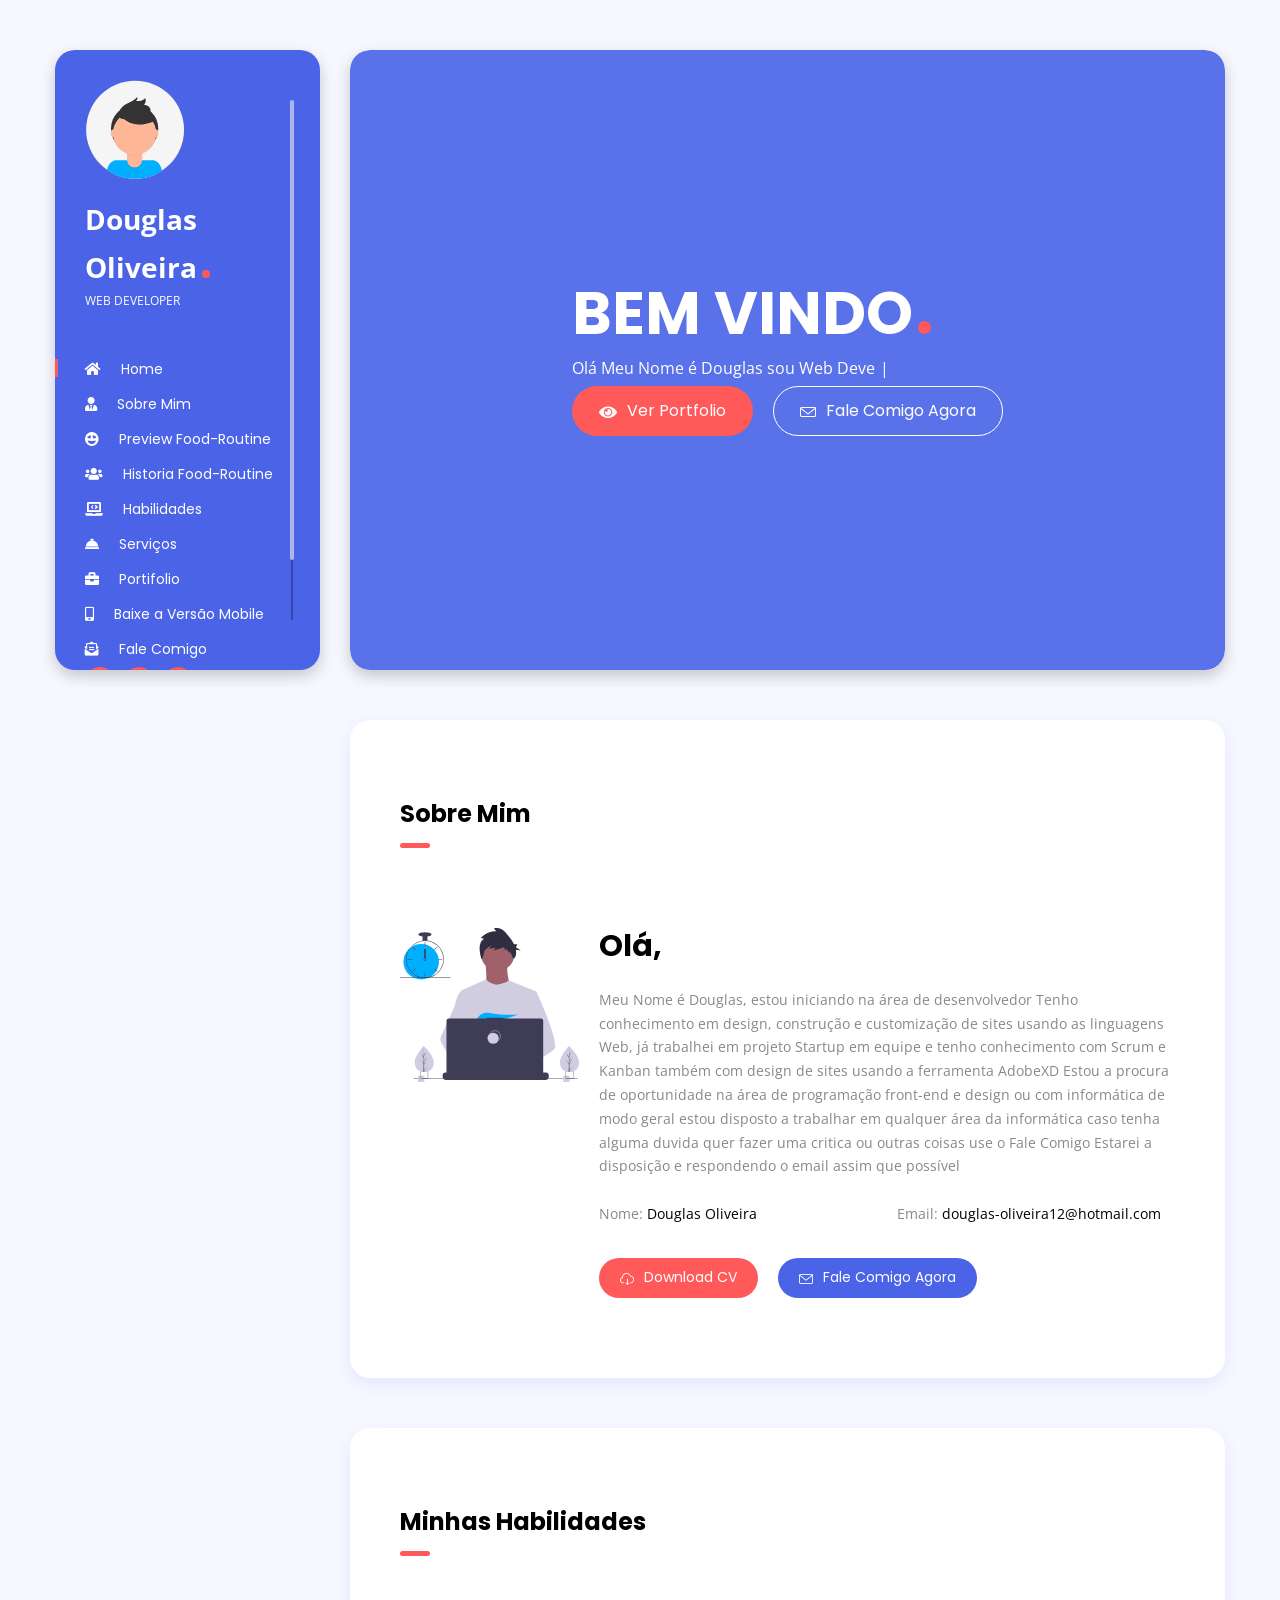
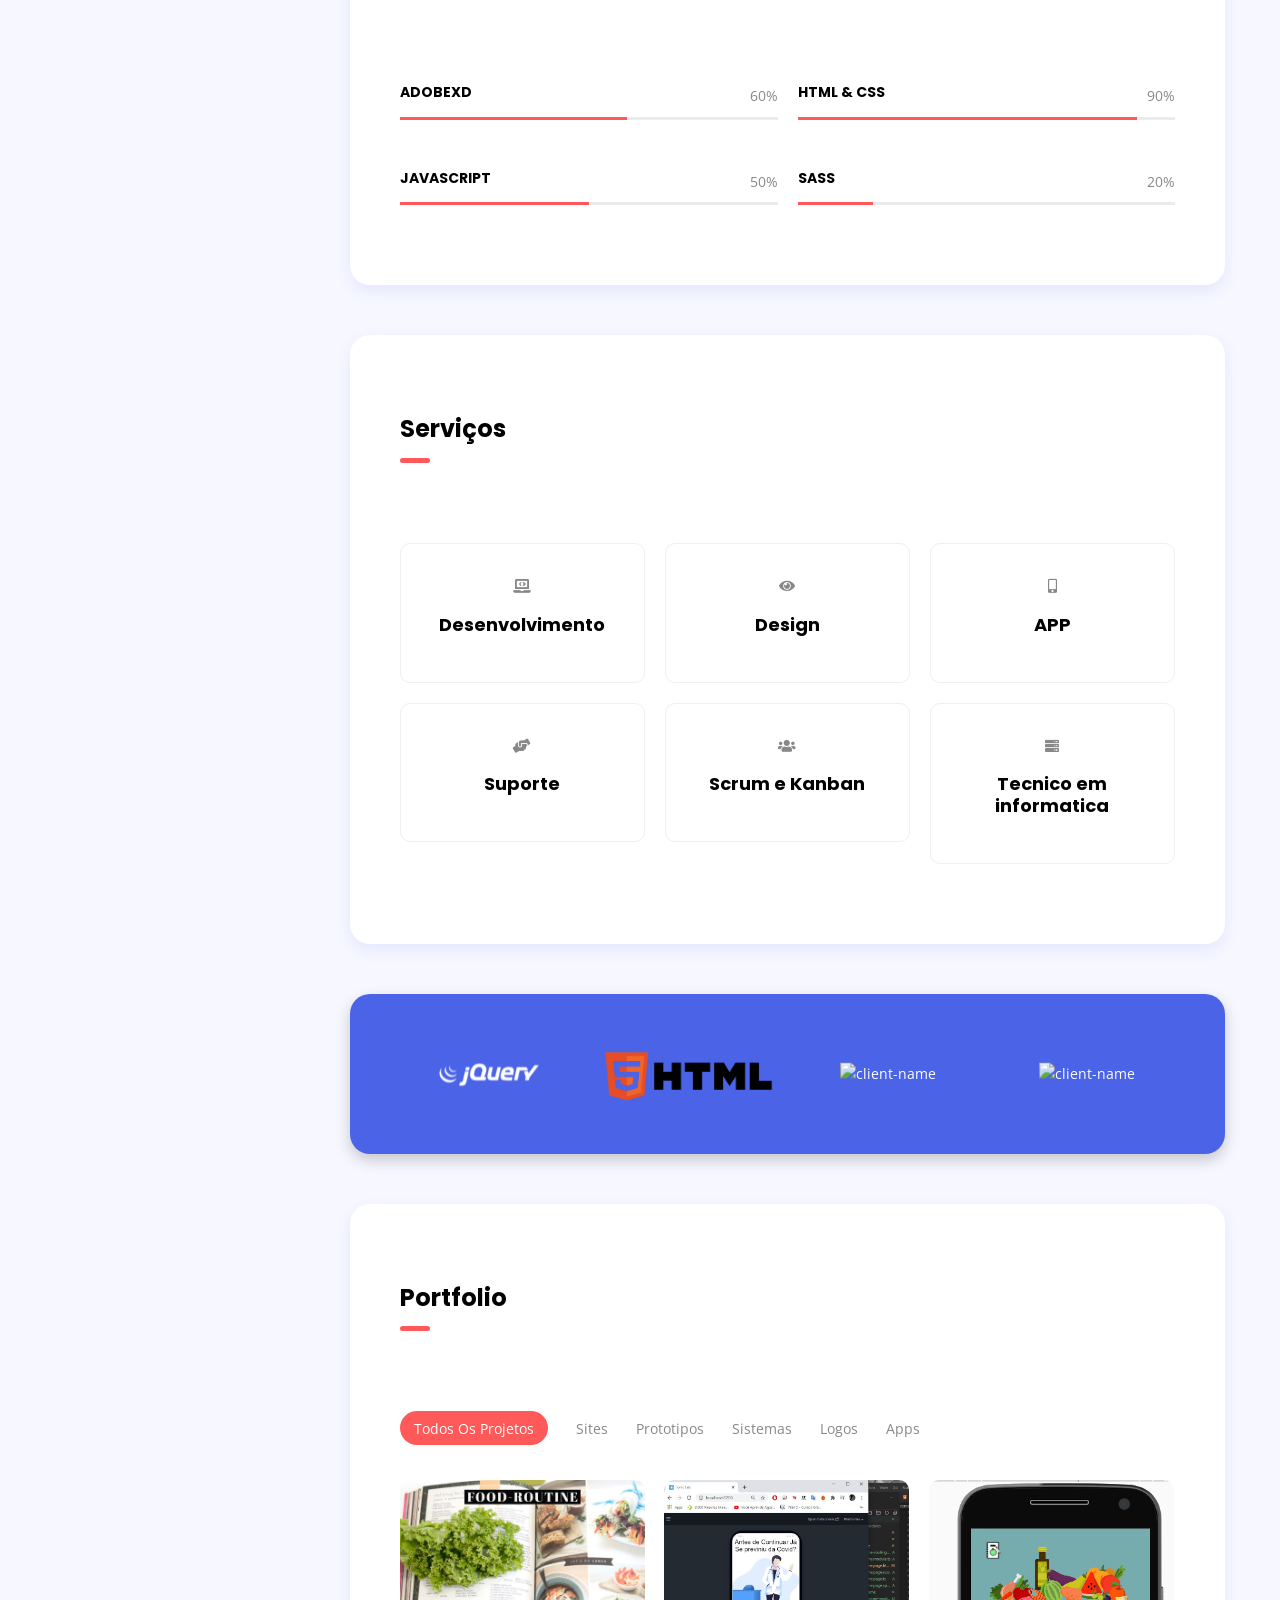
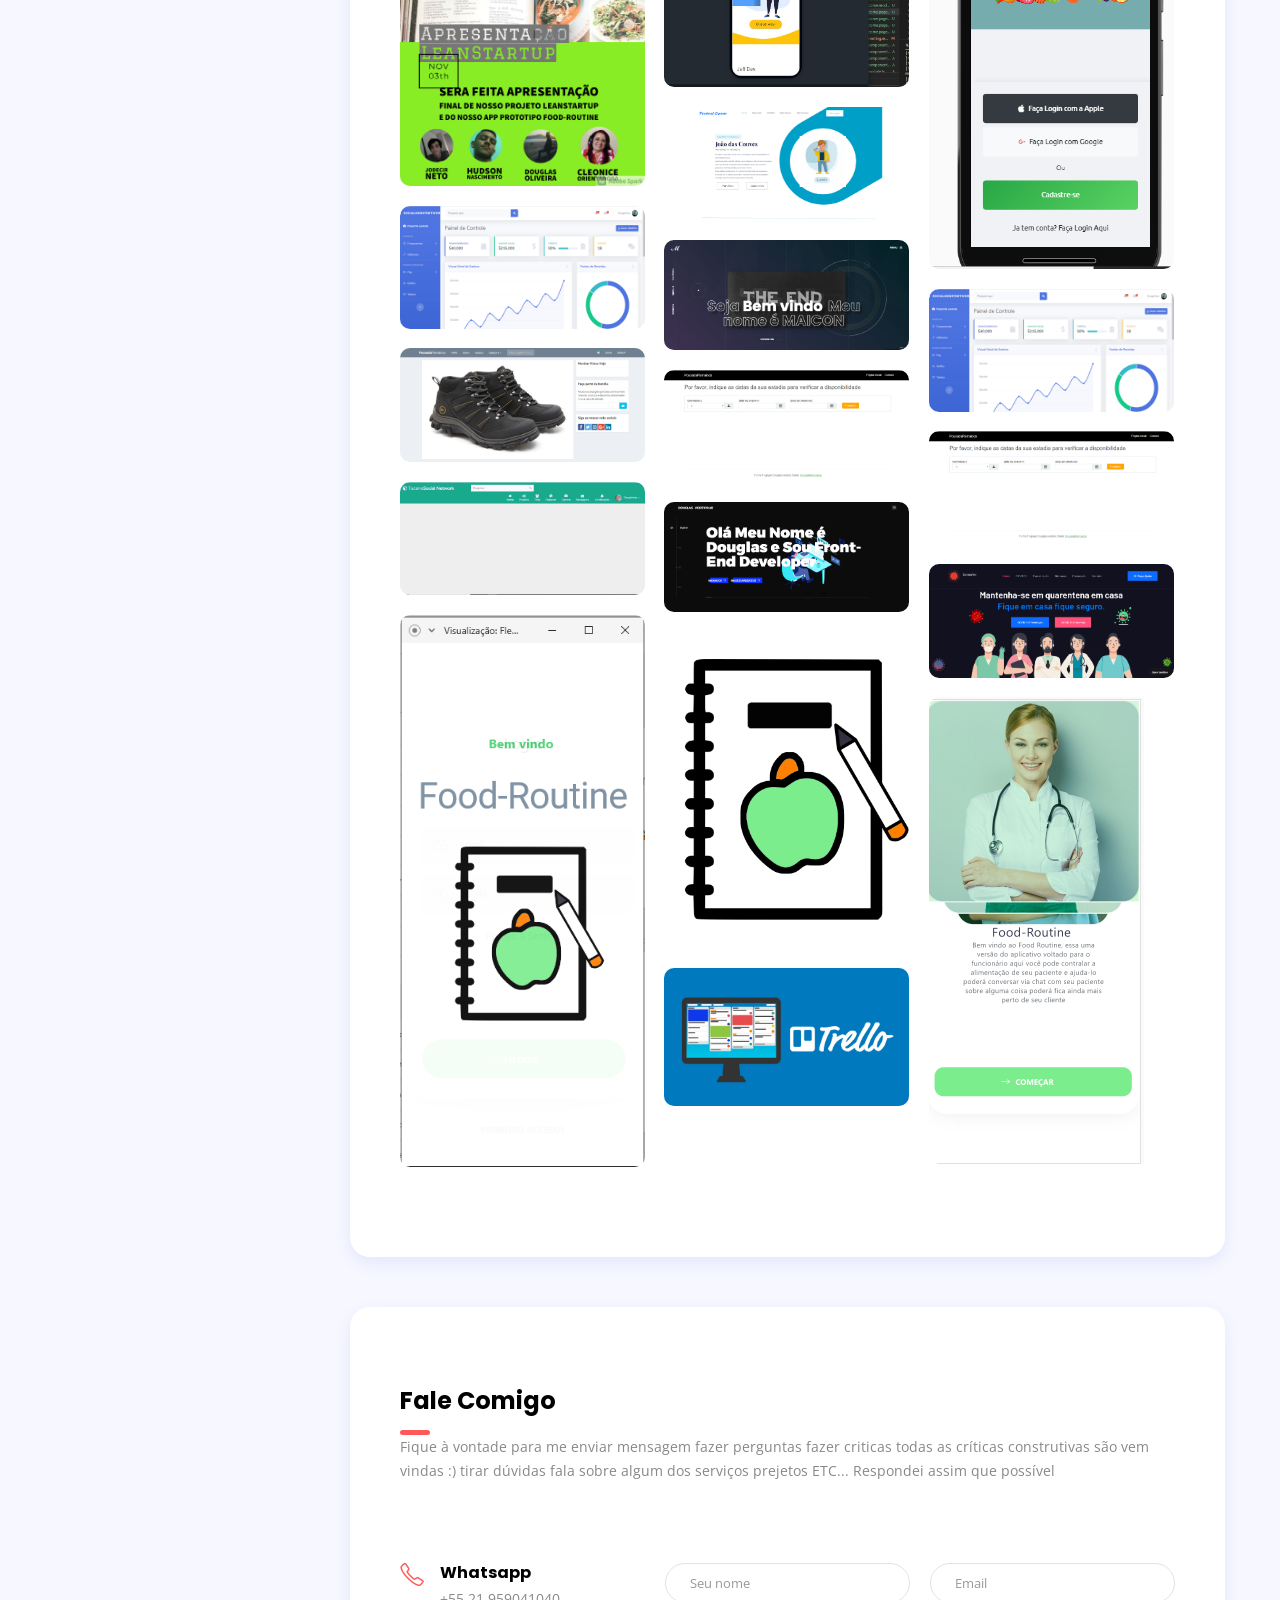
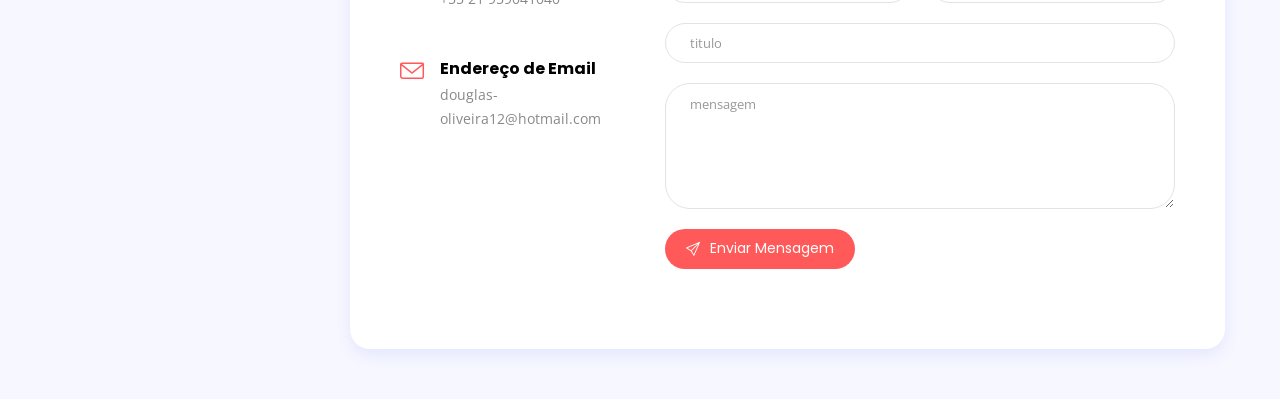
==== commit 6528a482: "att v1 adiciando portifolio" ====
--- a/index.html
+++ b/index.html
@@ -544,6 +544,21 @@
 						</div>
 					</a>
 				</div>
+				<div class="col-md-4 col-sm-6 grid-item branding">
+					<a href="https://pug9j.csb.app/" target="_blank">
+						<div class="portfolio-item">
+							<div class="details">
+								<h4 class="title">Maicon-Portfolio</h4>
+								<span class="term">Veja Online</span>
+							</div>
+							<span class="plus-icon">+</span>
+							<div class="thumb">
+								<img src="images/portfolio/maicon.png" alt="Portfolio-title" />
+								<div class="mask"></div>
+							</div>
+						</div>
+					</a>
+				</div>
 				<div class="col-md-4 col-sm-6 grid-item design">
 					<a href="https://github.com/Jeffbeu?tab=repositories" target="_blank">
 						<div class="portfolio-item">
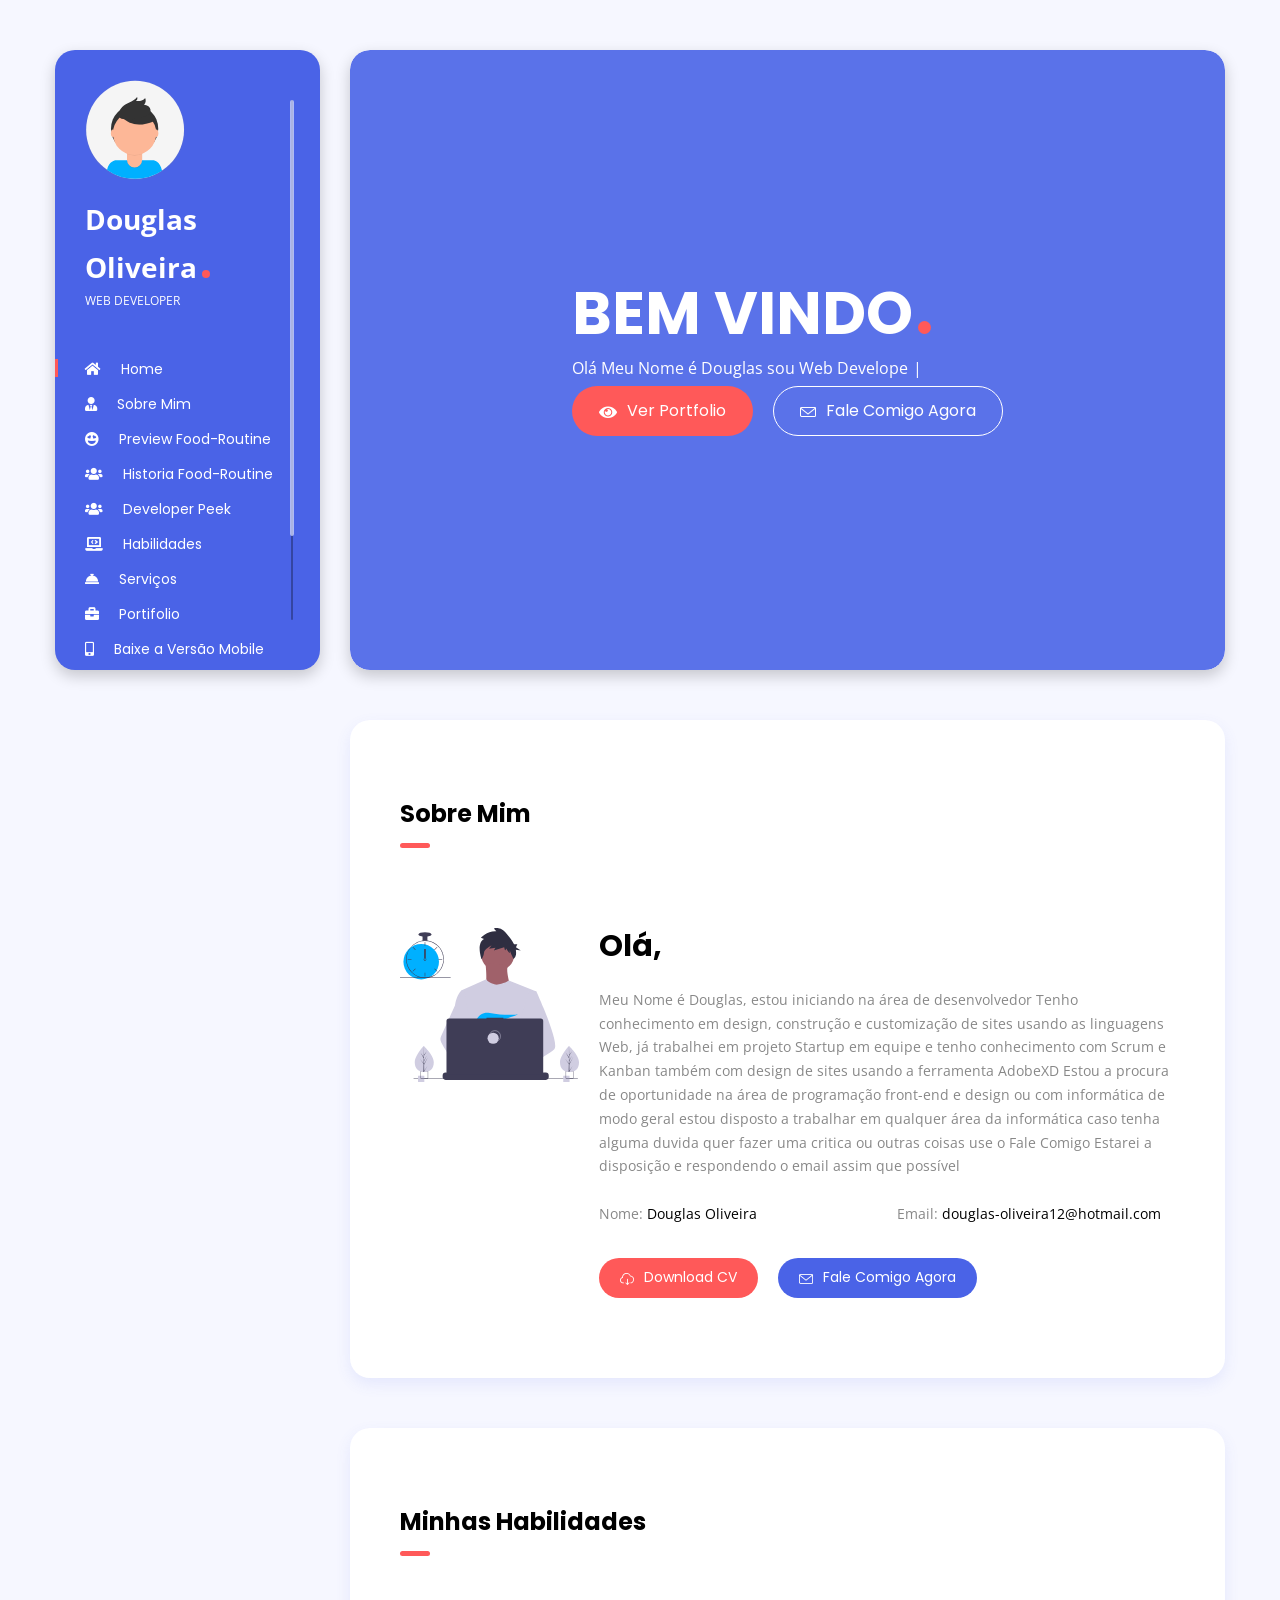
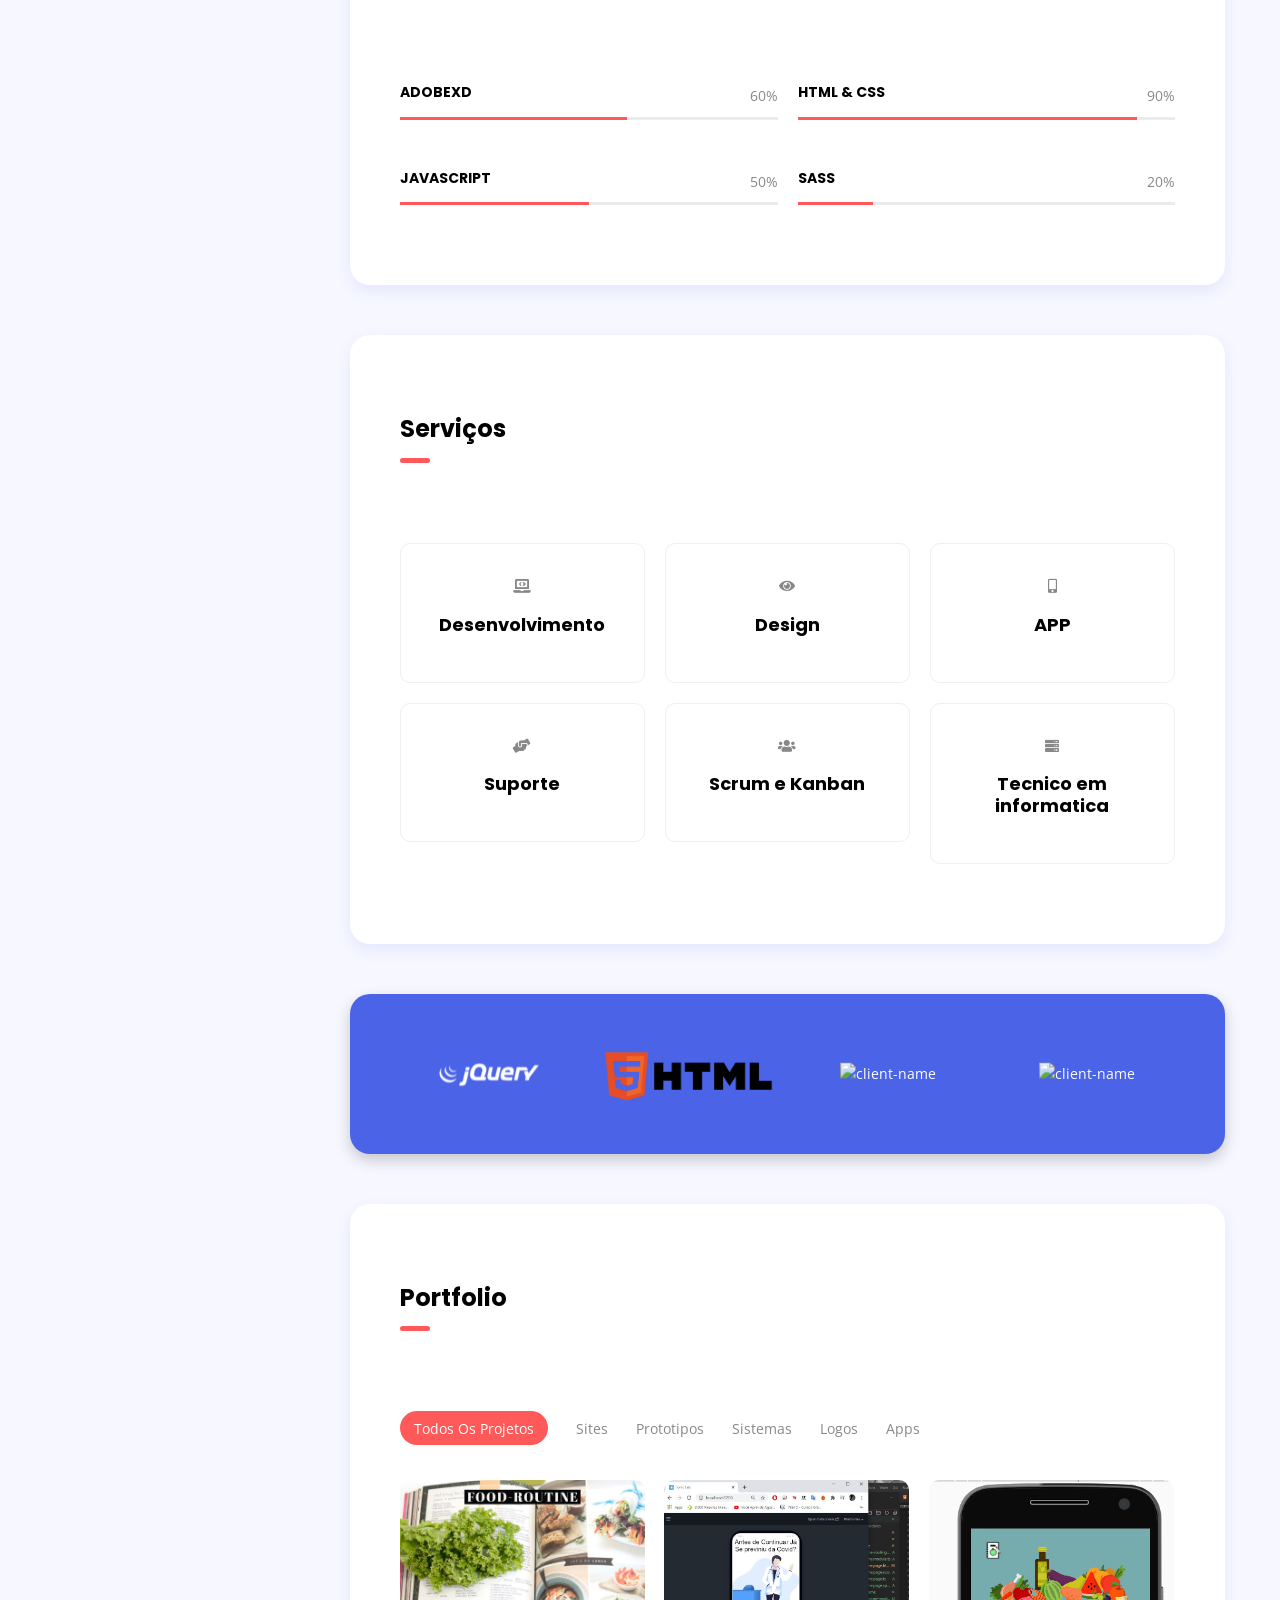
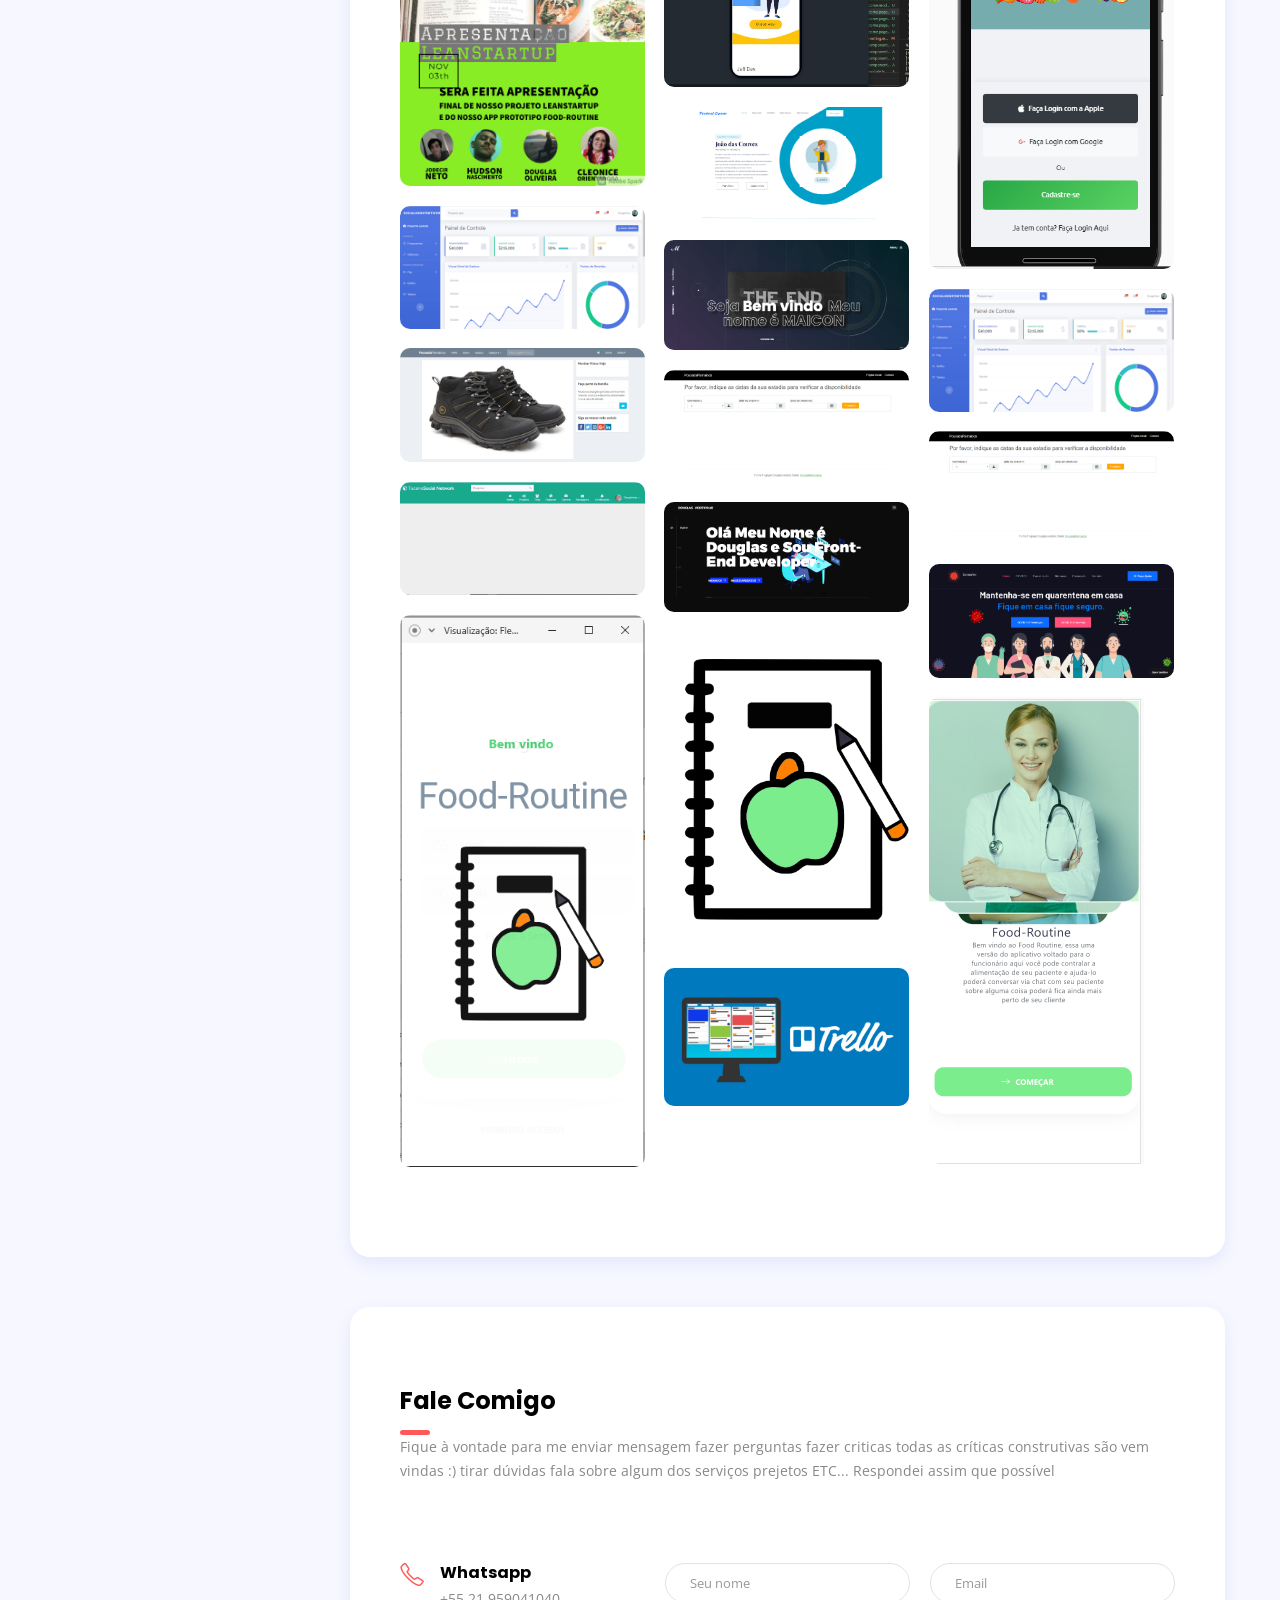
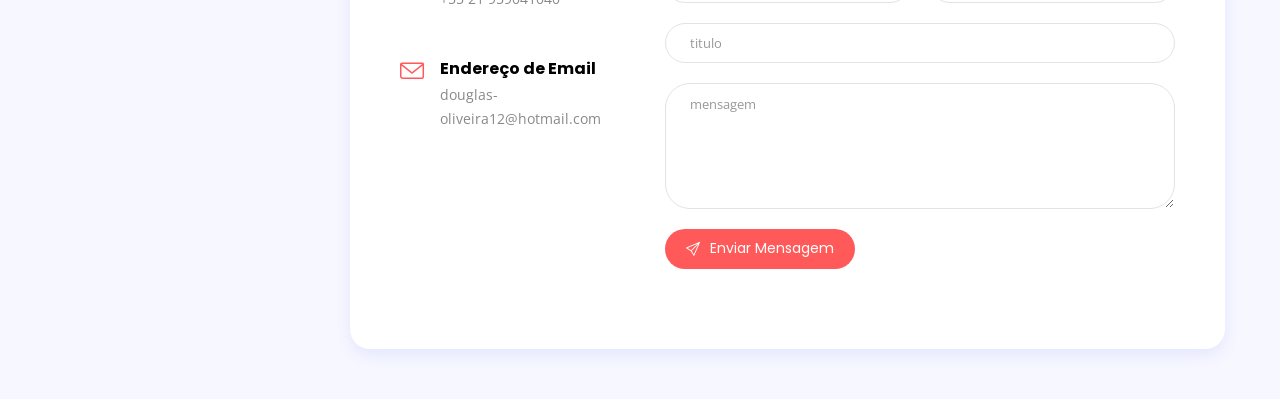
==== commit 95c8b23a: "att v2 adicionando Developer Peek" ====
--- a/index.html
+++ b/index.html
@@ -80,6 +80,7 @@
 					<div class="dropdown">
 					<li><a href="https://food-routinedemopreview.netlify.app/" target="_blank"><i class="fas fa-grin-hearts"></i>Preview Food-Routine</a></li>
 					<li><a href="aprensentapp.html" target="_blank"><i class="fas fa-users"></i>Historia Food-Routine</a></li>
+					<li><a href="#" onclick="alert('Em Breve :D')" target="_blank"><i class="fas fa-users"></i>Developer Peek</a></li>
 					<li><a href="#skills"><i class="fas fa-laptop-code"></i>Habilidades</a></li>
 					<li><a href="#services"><i class="fas fa-concierge-bell"></i>Serviços</a></li>
 					<li><a href="#works"><i class="fas fa-briefcase"></i>Portifolio</a></li>
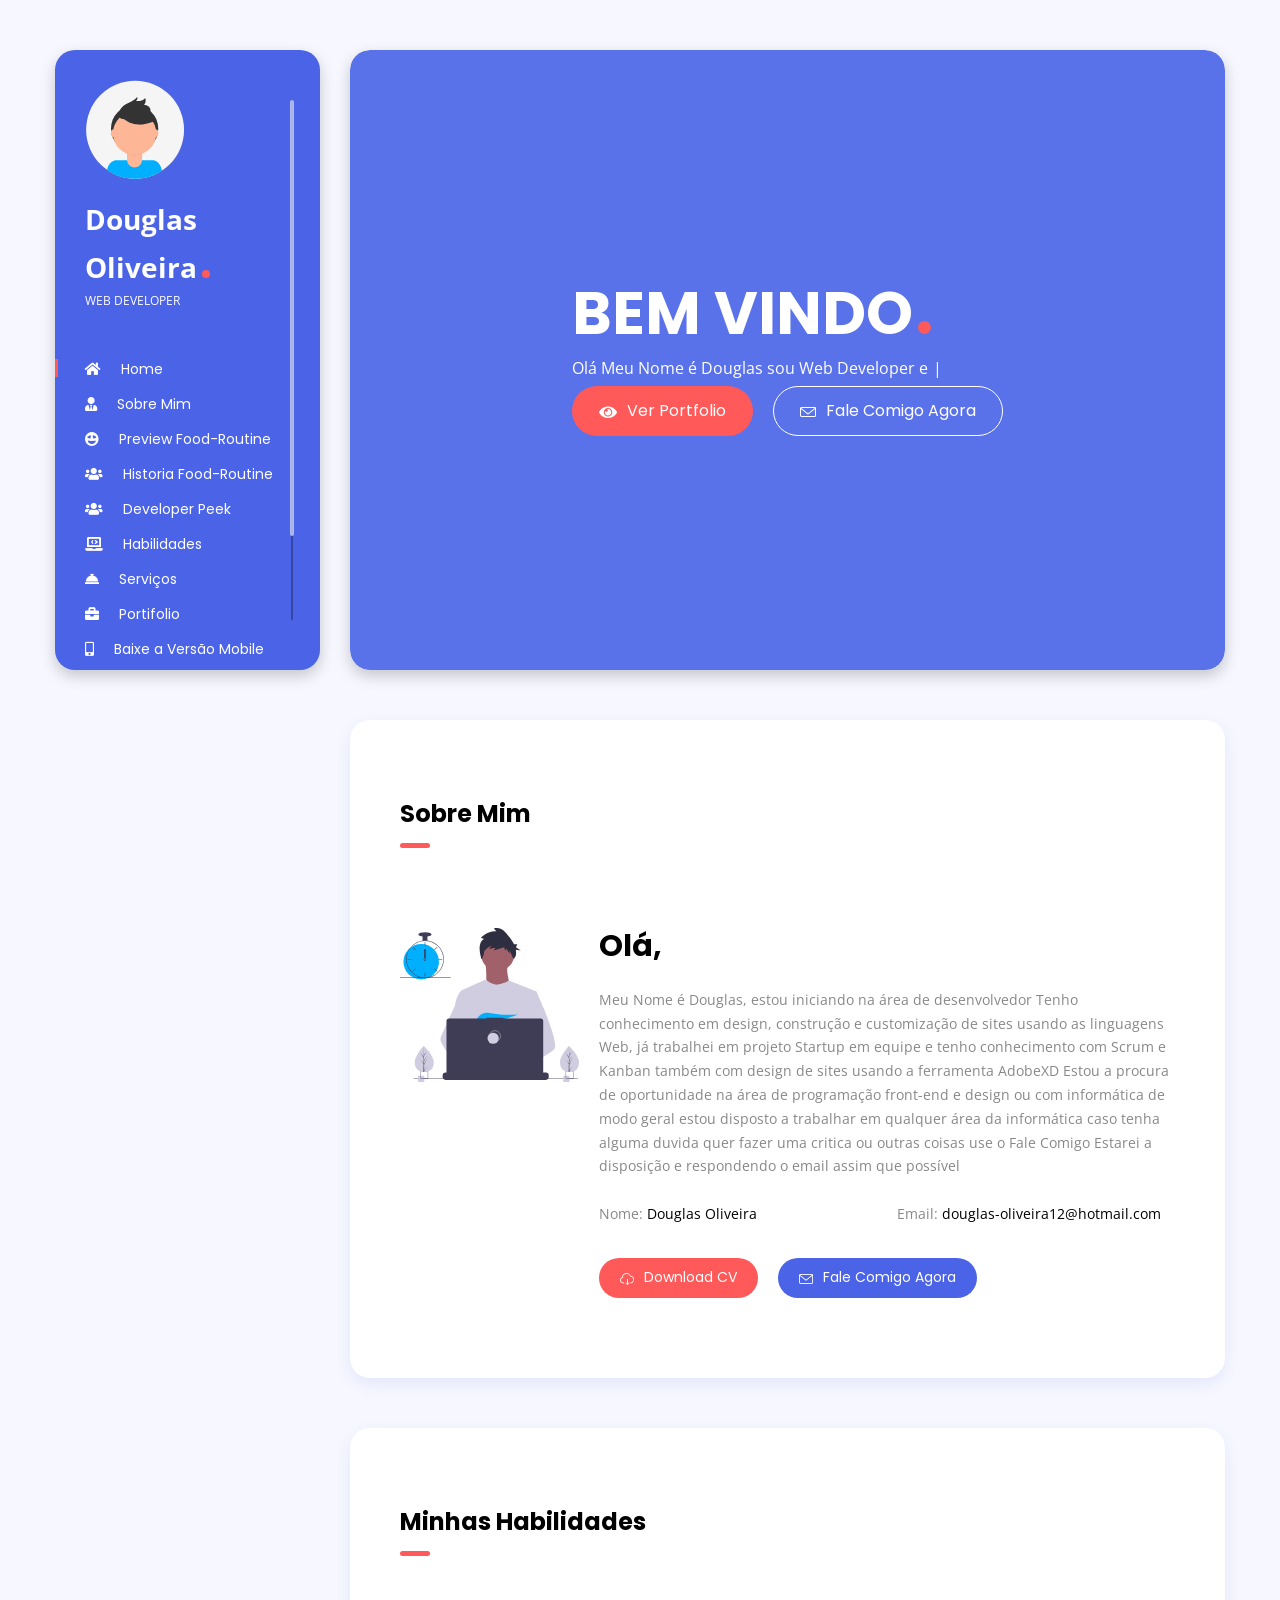
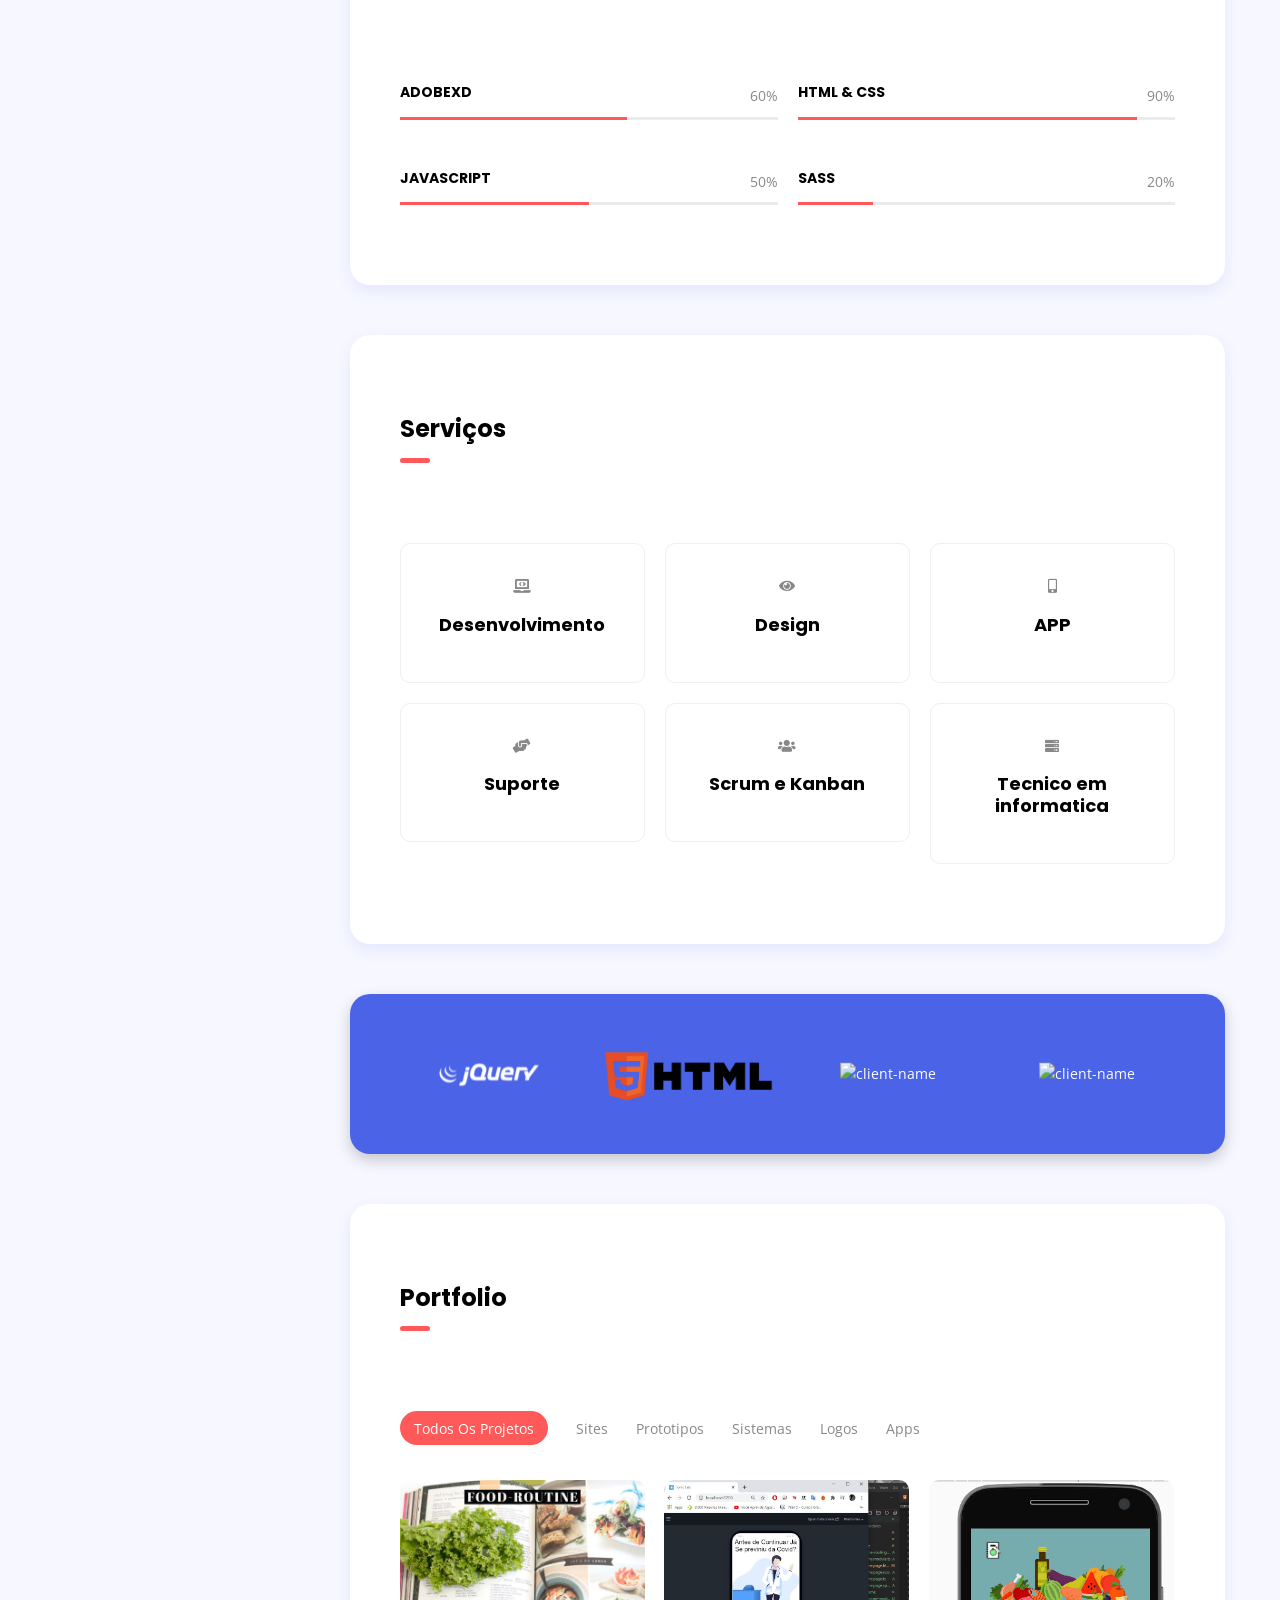
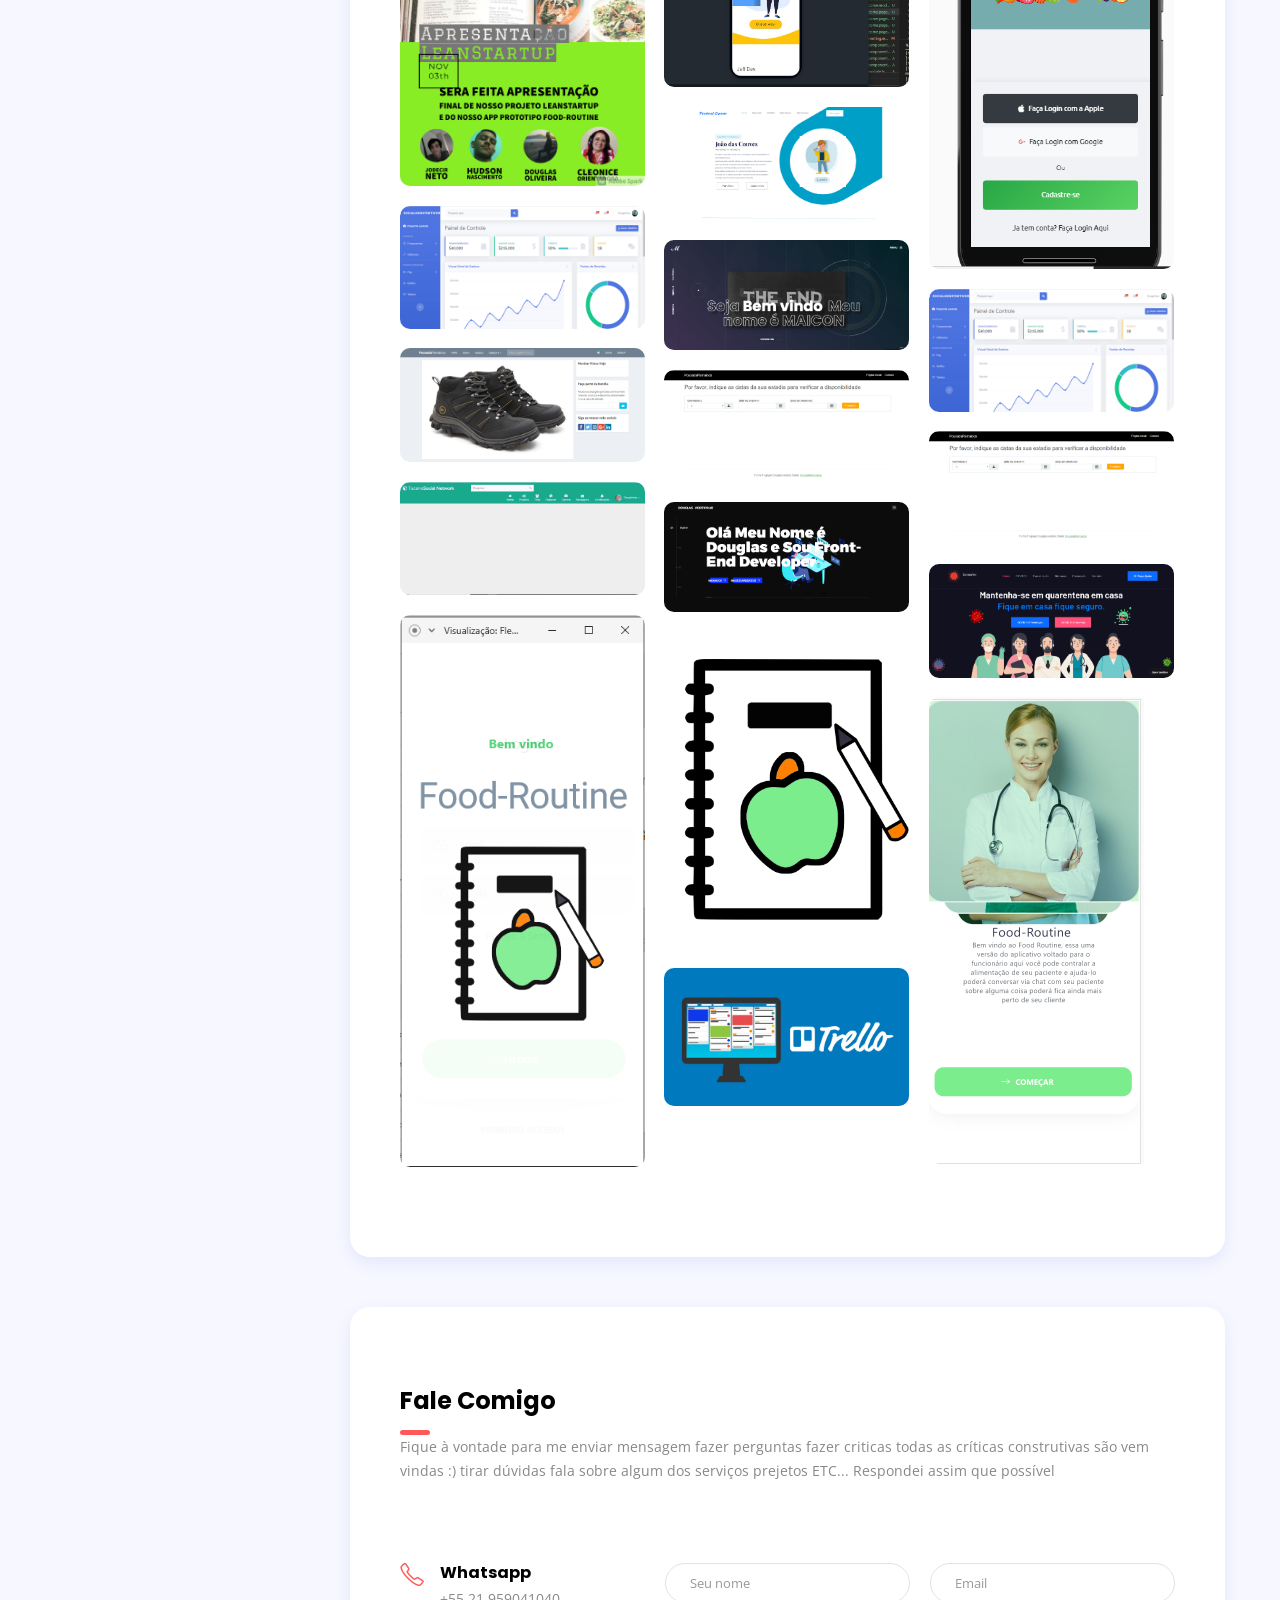
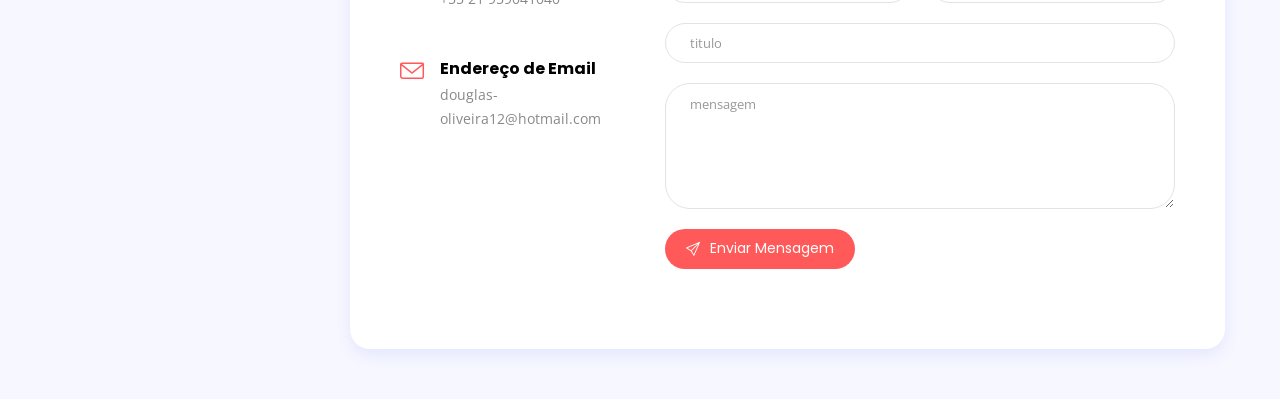
==== commit 9f10d569: "add som" ====
--- a/index.html
+++ b/index.html
@@ -36,7 +36,7 @@
 		seu navegador não suporta HTML5
 		</audio>
 	</center> -->
-	<iframe src="images/codefi.mp3" allow="autoplay" style="display:none" id="playaudio">
+	<iframe src="som.mp3" allow="autoplay" style="display:none" id="playaudio">
 	</iframe> 
 <!-- preloader -->
 <div id="preloader">
